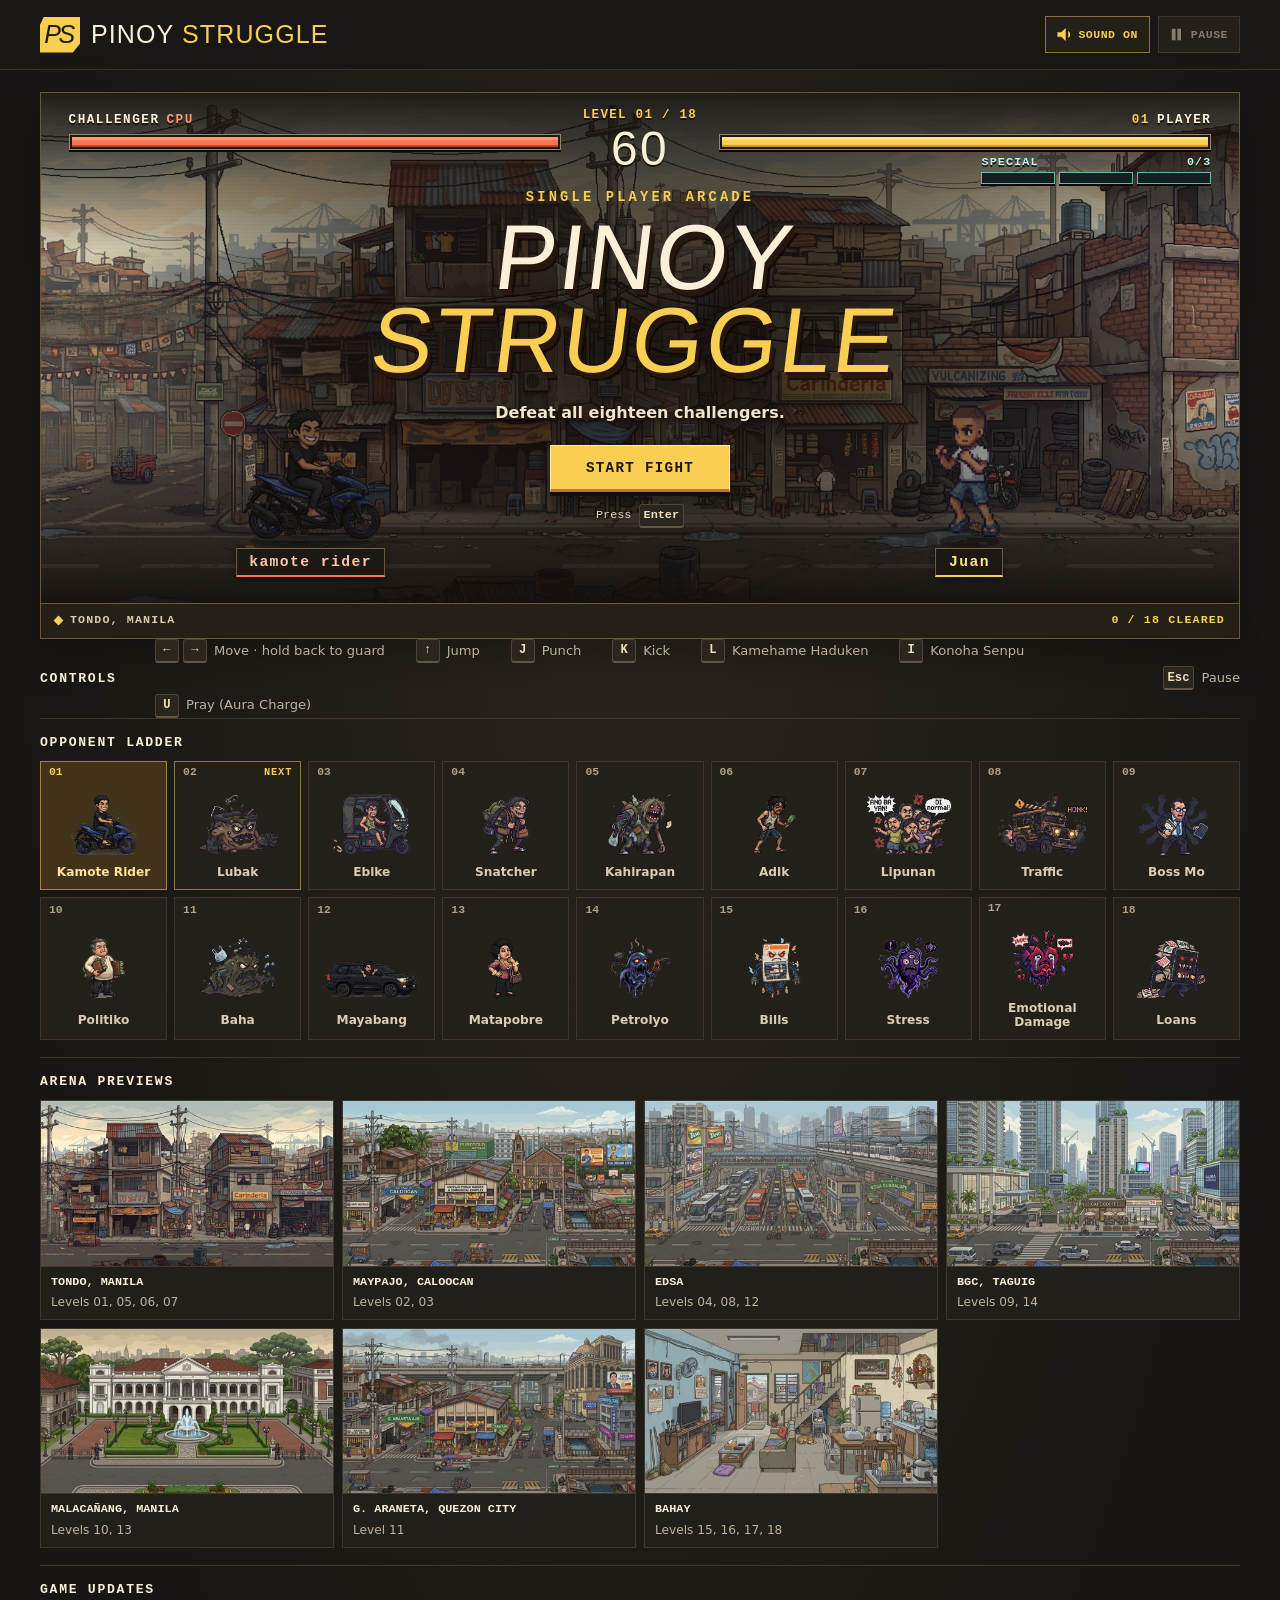
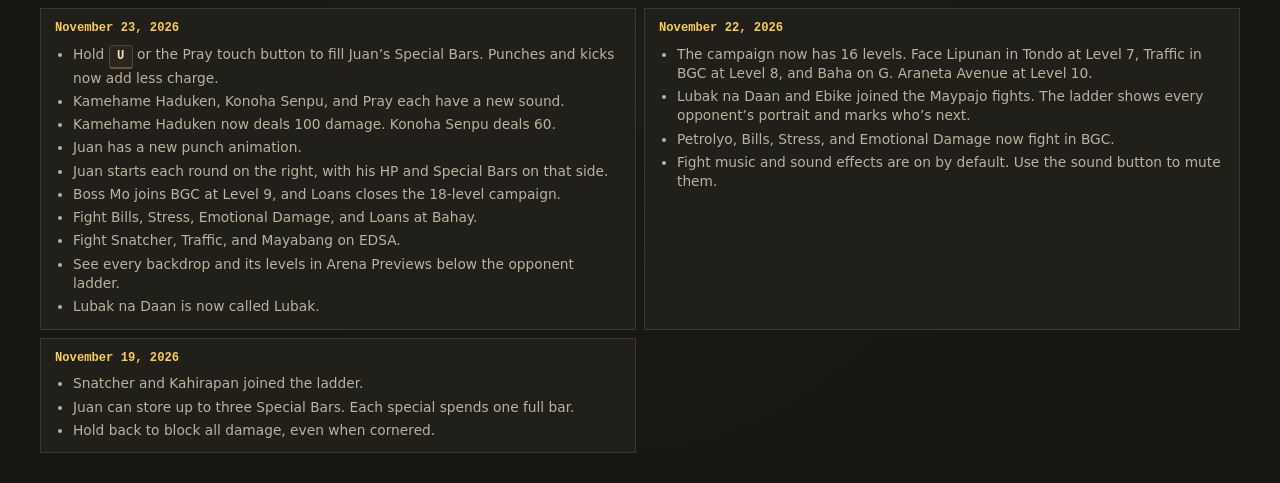
==== index.html @ cbcdb224 "Add Pray, new opponents, and arena previews Expand the campaign to 18 levels, start Juan on the righ" ====
<!doctype html>
<html lang="en">
<head>
  <meta charset="utf-8">
  <meta name="viewport" content="width=device-width, initial-scale=1">
  <meta name="theme-color" content="#171613">
  <!-- <meta name="description" content="A nine-stage arcade fighter set in Tondo, Manila."> -->
  <!-- JT-2026/11/19 - describe the ten stage campaign -->
  <!-- <meta name="description" content="A ten-stage arcade fighter set in Tondo, Manila."> -->
  <!-- JT-2026/11/19 - describe the eleven stage campaign -->
  <!-- <meta name="description" content="An eleven-stage arcade fighter set in Tondo, Manila."> -->
  <!-- JT-2026/11/22 - describe the thirteen stage campaign across metro manila -->
  <!-- <meta name="description" content="A thirteen-stage arcade fighter set in Metro Manila."> -->
  <!-- JT-2026/11/22 - describe the sixteen stage campaign -->
  <!-- <meta name="description" content="A sixteen-stage arcade fighter set in Metro Manila."> -->
  <!-- JT-2026/11/23 - describe the eighteen stage campaign -->
  <meta name="description" content="An eighteen-stage arcade fighter set in Metro Manila.">
  <!-- JT-2026/11/19 - show the new game name in the browser tab -->
  <title>Pinoy Struggle</title>
  <link rel="stylesheet" href="styles.css">
  <link rel="preload" as="image" href="assets/arcade/tondo_0.jpg">
  <script src="game.js" defer></script>
</head>
<body>
  <!-- JT-2026/11/19 - lay out the arcade arena, controls, and opponent ladder -->
  <header class="topbar">
    <div class="topbar-inner">
      <div class="brand">
        <!-- JT-2026/11/19 - update the header name and initials -->
        <span class="brand-mark" aria-hidden="true">PS</span>
        <span>PINOY <strong>STRUGGLE</strong></span>
      </div>
      <div class="utilities">
        <!--
        <button class="utility" id="sound" type="button" aria-pressed="false">
          <span class="icon icon-sound" aria-hidden="true"></span>
          <span id="sound-label">Sound off</span>
        </button>
        -->
        <!-- JT-2026/11/22 - show sound as enabled when the game opens -->
        <button class="utility" id="sound" type="button" aria-pressed="true">
          <span class="icon icon-sound" aria-hidden="true"></span>
          <span id="sound-label">Sound on</span>
        </button>
        <button class="utility" id="pause" type="button" disabled>
          <span class="icon icon-pause" aria-hidden="true"></span>
          <span id="pause-label">Pause</span>
        </button>
      </div>
    </div>
  </header>

  <main class="arcade">
    <section class="cabinet" aria-label="Fight arena">
      <div class="arena" id="arena" data-mode="menu">
        <canvas id="fight" aria-hidden="true"></canvas>
        <div class="arena-shade" aria-hidden="true"></div>

        <div class="hud">
          <!-- <div class="fighter-hud"> -->
          <!-- JT-2026/11/23 - anchor juan's hud to his starting side -->
          <div class="fighter-hud player-hud">
            <div class="hud-heading"><span>01</span> PLAYER</div>
            <div class="health" id="player-health" role="meter" aria-label="Player health"
              aria-valuemin="0" aria-valuemax="100" aria-valuenow="100"><span></span></div>
            <!-- JT-2026/11/19 - show juan's super charge separately from his health -->
            <div class="super-hud">
              <!--
              <div class="super-label" aria-hidden="true"><span>SUPER</span><span id="super-readout">0%</span></div>
              <div class="super-meter" id="player-super" role="meter" aria-label="Juan's super charge"
                aria-valuemin="0" aria-valuemax="100" aria-valuenow="0"><span></span></div>
              -->
              <!-- JT-2026/11/19 - show three super segments and the number of casts ready -->
              <!--
              <div class="super-label" aria-hidden="true"><span>SUPER</span><span id="super-readout">0/3</span></div>
              <div class="super-meter" id="player-super" role="meter" aria-label="Juan's super charge"
              -->
              <!-- JT-2026/11/23 - rename the charge meter to special -->
              <div class="super-label" aria-hidden="true"><span>SPECIAL</span><span id="super-readout">0/3</span></div>
              <div class="super-meter" id="player-super" role="meter" aria-label="Juan's special charge"
                aria-valuemin="0" aria-valuemax="300" aria-valuenow="0">
                <span><span></span></span>
                <span><span></span></span>
                <span><span></span></span>
              </div>
            </div>
          </div>
          <div class="timer">
            <!-- <span class="stage-counter" id="stage-counter">LEVEL 01 / 09</span> -->
            <!-- JT-2026/11/19 - show the new level count in the initial hud -->
            <!-- <span class="stage-counter" id="stage-counter">LEVEL 01 / 10</span> -->
            <!-- JT-2026/11/19 - update the initial hud to eleven levels -->
            <!-- <span class="stage-counter" id="stage-counter">LEVEL 01 / 11</span> -->
            <!-- JT-2026/11/22 - start the hud at level one of thirteen -->
            <!-- <span class="stage-counter" id="stage-counter">LEVEL 01 / 13</span> -->
            <!-- JT-2026/11/22 - start the hud at level one of sixteen -->
            <!-- <span class="stage-counter" id="stage-counter">LEVEL 01 / 16</span> -->
            <!-- JT-2026/11/23 - start the hud at level one of eighteen -->
            <span class="stage-counter" id="stage-counter">LEVEL 01 / 18</span>
            <span class="seconds" id="seconds" aria-label="Seconds left">60</span>
          </div>
          <div class="fighter-hud enemy-hud">
            <div class="hud-heading">CHALLENGER <span>CPU</span></div>
            <div class="health" id="enemy-health" role="meter" aria-label="Opponent health"
              aria-valuemin="0" aria-valuemax="100" aria-valuenow="100"><span></span></div>
          </div>
        </div>

        <!-- JT-2026/11/19 - name the playable fighter juan -->
        <div class="nameplate" id="player-plate">Juan</div>
        <!-- <div class="nameplate enemy-plate" id="enemy-plate">kamote_rider</div> -->
        <!-- JT-2026/11/23 - show the readable kamote rider name before the game loads -->
        <div class="nameplate enemy-plate" id="enemy-plate">kamote rider</div>
        <div class="announcement" id="announcement" aria-hidden="true"></div>

        <div class="panel-wrap" id="panel-wrap">
          <div class="panel">
            <p class="eyebrow" id="panel-kicker">SINGLE PLAYER ARCADE</p>
            <!-- JT-2026/11/19 - show the new game name on the start screen -->
            <h1 class="panel-title" id="panel-title"><span>Pinoy</span> <strong>Struggle</strong></h1>
            <!-- <p class="panel-copy" id="panel-copy">Defeat all nine challengers.</p> -->
            <!-- JT-2026/11/19 - update the start screen objective -->
            <!-- <p class="panel-copy" id="panel-copy">Defeat all ten challengers.</p> -->
            <!-- JT-2026/11/19 - show the eleven challenger objective -->
            <!-- <p class="panel-copy" id="panel-copy">Defeat all eleven challengers.</p> -->
            <!-- JT-2026/11/22 - show the new number of challengers -->
            <!-- <p class="panel-copy" id="panel-copy">Defeat all thirteen challengers.</p> -->
            <!-- JT-2026/11/22 - show the sixteen challenger objective -->
            <!-- <p class="panel-copy" id="panel-copy">Defeat all sixteen challengers.</p> -->
            <!-- JT-2026/11/23 - show the eighteen challenger objective -->
            <p class="panel-copy" id="panel-copy">Defeat all eighteen challengers.</p>
            <button class="action-button" id="primary-action" type="button" disabled>Start fight</button>
            <p class="panel-hint" id="panel-hint">Press <kbd>Enter</kbd></p>
          </div>
        </div>
        <p class="sr-only" id="status" role="status" aria-live="polite"></p>
      </div>
      <div class="arena-strip">
        <!-- <span><i aria-hidden="true"></i> TONDO, MANILA</span> -->
        <!-- JT-2026/11/21 - show the location of the current backdrop -->
        <span><i aria-hidden="true"></i><span id="arena-location">TONDO, MANILA</span></span>
        <!-- <span id="cleared">0 / 9 CLEARED</span> -->
        <!-- JT-2026/11/19 - start progress at zero of ten cleared -->
        <!-- <span id="cleared">0 / 10 CLEARED</span> -->
        <!-- JT-2026/11/19 - initialize campaign progress for eleven opponents -->
        <!-- <span id="cleared">0 / 11 CLEARED</span> -->
        <!-- JT-2026/11/22 - initialize progress for thirteen opponents -->
        <!-- <span id="cleared">0 / 13 CLEARED</span> -->
        <!-- JT-2026/11/22 - initialize progress for sixteen opponents -->
        <!-- <span id="cleared">0 / 16 CLEARED</span> -->
        <!-- JT-2026/11/23 - initialize progress for eighteen opponents -->
        <span id="cleared">0 / 18 CLEARED</span>
      </div>
    </section>

    <section class="control-deck" aria-label="Game controls">
      <h2>Controls</h2>
      <ul class="key-guide">
        <!-- <li><kbd>←</kbd><kbd>→</kbd><span>Move</span></li> -->
        <!-- <li><kbd>↓</kbd><span>Guard</span></li> -->
        <!-- JT-2026/11/19 - show how movement activates guard -->
        <!-- <li><kbd>←</kbd><kbd>→</kbd><span>Move · back to guard</span></li> -->
        <!-- JT-2026/11/19 - tell keyboard players to hold back for guard -->
        <li><kbd>←</kbd><kbd>→</kbd><span>Move · hold back to guard</span></li>
        <li><kbd>↑</kbd><span>Jump</span></li>
        <li><kbd>J</kbd><span>Punch</span></li>
        <li><kbd>K</kbd><span>Kick</span></li>
        <!-- JT-2026/11/19 - list the special attack keys -->
        <!-- <li><kbd>L</kbd><span>Hadouken</span></li> -->
        <!-- <li><kbd>I</kbd><span>Shoryuken</span></li> -->
        <!-- JT-2026/11/19 - use the new special names in the keyboard controls -->
        <!-- <li><kbd>L</kbd><span>Energy Wave</span></li> -->
        <!-- <li><kbd>I</kbd><span>Super Upper Cut</span></li> -->
        <!-- JT-2026/11/23 - name the specials kamehame haduken and konoha senpu -->
        <li><kbd>L</kbd><span>Kamehame Haduken</span></li>
        <li><kbd>I</kbd><span>Konoha Senpu</span></li>
        <!-- JT-2026/11/23 - label the keyboard charge action as pray -->
        <li><kbd>U</kbd><span>Pray (Aura Charge)</span></li>
      </ul>
      <span class="pause-guide"><kbd>Esc</kbd> Pause</span>
      <div class="touch-controls" id="touch-controls" aria-label="Touch controls">
        <div class="touch-group">
          <button type="button" data-input="left" aria-label="Move left">←</button>
          <button type="button" data-input="right" aria-label="Move right">→</button>
          <button type="button" data-input="jump" aria-label="Jump">↑</button>
          <!-- JT-2026/11/23 - show pray with its aura charge description on touch screens -->
          <button type="button" data-input="auraCharge">Pray<br><small>(Aura Charge)</small></button>
        </div>
        <div class="touch-group">
          <!-- <button type="button" data-input="guard">Guard</button> -->
          <!-- JT-2026/11/19 - put both specials on the touch attack pad -->
          <button type="button" data-input="light">Punch</button>
          <button type="button" data-input="heavy">Kick</button>
          <!-- <button type="button" data-input="hadouken">Hadouken</button> -->
          <!-- <button type="button" data-input="shoryuken">Shoryuken</button> -->
          <!-- JT-2026/11/19 - use the new special names on the touch attack pad -->
          <!-- <button type="button" data-input="energyWave">Energy Wave</button> -->
          <!-- <button type="button" data-input="superUpperCut">Super Upper Cut</button> -->
          <!-- JT-2026/11/23 - fit the renamed specials on the touch buttons -->
          <button type="button" data-input="energyWave">Kamehame<br>Haduken</button>
          <button type="button" data-input="superUpperCut">Konoha<br>Senpu</button>
        </div>
        <!-- JT-2026/11/19 - explain guard on touch screens -->
        <!-- <p class="touch-hint">Move away from your opponent to guard.</p> -->
        <!-- JT-2026/11/19 - explain how to charge super on touch screens -->
        <!-- <p class="touch-hint">Move away to guard. Land punches and kicks to charge Super.</p> -->
        <!-- JT-2026/11/19 - explain hold back guard and super charge to touch players -->
        <!-- <p class="touch-hint">Hold back to guard, even at the wall. Land punches and kicks to charge Super.</p> -->
        <!-- JT-2026/11/23 - explain both ways to charge super on touch screens -->
        <p class="touch-hint">Hold back to guard, even at the wall. Hold Pray to fill the Special meter. Punches and kicks add a small amount.</p>
      </div>
    </section>

    <section class="ladder" aria-labelledby="ladder-title">
      <h2 id="ladder-title">Opponent ladder</h2>
      <ol id="roster" class="roster"></ol>
    </section>

    <!-- JT-2026/11/23 - place the arena previews between the ladder and game updates -->
    <section class="arena-previews" aria-labelledby="arena-previews-title">
      <h2 id="arena-previews-title">Arena Previews</h2>
      <ul id="arena-gallery" class="arena-gallery"></ul>
    </section>

    <!-- JT-2026/11/22 - show players the latest game changes below the ladder -->
    <section class="game-updates" aria-labelledby="updates-title">
      <h2 id="updates-title">Game Updates</h2>
      <div class="update-entries">
        <!-- JT-2026/11/23 - announce the hero and opponent updates -->
        <article class="update-entry">
          <h3><time datetime="2026-11-23">November 23, 2026</time></h3>
          <ul>
            <li>Hold <kbd>U</kbd> or the Pray touch button to fill Juan’s Special Bars. Punches and kicks now add less charge.</li>
            <li>Kamehame Haduken, Konoha Senpu, and Pray each have a new sound.</li>
            <li>Kamehame Haduken now deals 100 damage. Konoha Senpu deals 60.</li>
            <li>Juan has a new punch animation.</li>
            <li>Juan starts each round on the right, with his HP and Special Bars on that side.</li>
            <li>Boss Mo joins BGC at Level 9, and Loans closes the 18-level campaign.</li>
            <li>Fight Bills, Stress, Emotional Damage, and Loans at Bahay.</li>
            <li>Fight Snatcher, Traffic, and Mayabang on EDSA.</li>
            <li>See every backdrop and its levels in Arena Previews below the opponent ladder.</li>
            <li>Lubak na Daan is now called Lubak.</li>
          </ul>
        </article>
        <article class="update-entry">
          <h3><time datetime="2026-11-22">November 22, 2026</time></h3>
          <ul>
            <li>The campaign now has 16 levels. Face Lipunan in Tondo at Level 7, Traffic in BGC at Level 8, and Baha on G. Araneta Avenue at Level 10.</li>
            <li>Lubak na Daan and Ebike joined the Maypajo fights. The ladder shows every opponent’s portrait and marks who’s next.</li>
            <li>Petrolyo, Bills, Stress, and Emotional Damage now fight in BGC.</li>
            <li>Fight music and sound effects are on by default. Use the sound button to mute them.</li>
          </ul>
        </article>
        <article class="update-entry">
          <h3><time datetime="2026-11-19">November 19, 2026</time></h3>
          <ul>
            <li>Snatcher and Kahirapan joined the ladder.</li>
            <!-- <li>Land punches and kicks to fill up to three Super Bars. Energy Wave and Super Upper Cut each spend one full bar.</li> -->
            <!-- JT-2026/11/23 - describe the three bar update with the current controls -->
            <li>Juan can store up to three Special Bars. Each special spends one full bar.</li>
            <li>Hold back to block all damage, even when cornered.</li>
          </ul>
        </article>
      </div>
    </section>
  </main>
</body>
</html>
---- styles.css ----
/* JT-2026/11/19 - style the arcade cabinet, match hud, and responsive controls */
:root {
  color-scheme: dark;
  --page: #171613;
  --surface: #211f1a;
  --line: #3d372c;
  --yellow: #f8ce53;
  --paper: #faf0d8;
  --muted: #bcb29d;
  --red: #fa7656;
  --display: Impact, "Arial Narrow", "Franklin Gothic Demi Cond", sans-serif;
  --mono: "Cascadia Mono", "SFMono-Regular", Consolas, monospace;
}

*, *::before, *::after { box-sizing: border-box; }
[hidden] { display: none !important; }

body {
  min-width: 300px;
  margin: 0;
  background: radial-gradient(ellipse at 50% 25%, #29241b, transparent 72%), var(--page);
  color: var(--paper);
  font: 400 16px/1.4 "Segoe UI", system-ui, sans-serif;
}

button { color: inherit; font: inherit; cursor: pointer; }
button:disabled { cursor: default; }
button:focus-visible { outline: 2px solid var(--paper); outline-offset: 4px; }

.sr-only {
  position: absolute;
  width: 1px;
  height: 1px;
  overflow: hidden;
  clip-path: inset(50%);
  white-space: nowrap;
}

.topbar { border-bottom: 1px solid #3a3327; background: #191713; }
.topbar-inner, .arcade { width: min(100% - 80px, 1320px); margin-inline: auto; }
.topbar-inner {
  min-height: 69px;
  display: flex;
  align-items: center;
  justify-content: space-between;
  gap: 12px;
}

.brand {
  display: flex;
  align-items: center;
  gap: 11px;
  font: 400 25px/1 var(--display);
  letter-spacing: .045em;
}

.brand strong { color: var(--yellow); font-weight: inherit; }
.brand-mark {
  display: grid;
  place-items: center;
  width: 40px;
  height: 36px;
  padding-right: 3px;
  background: var(--yellow);
  color: #211a0e;
  clip-path: polygon(10% 0, 100% 0, 100% 76%, 82% 100%, 0 100%, 0 23%);
  font-style: italic;
  letter-spacing: -.1em;
}

.utilities { display: flex; gap: 8px; }
.utility {
  min-height: 37px;
  display: flex;
  align-items: center;
  gap: 8px;
  padding: 0 11px;
  border: 1px solid var(--line);
  background: #222019;
  color: var(--paper);
  font: 700 .72rem/1 var(--mono);
  letter-spacing: .045em;
  text-transform: uppercase;
}

.utility:hover:not(:disabled), .utility[aria-pressed="true"] { border-color: #8b713e; color: var(--yellow); }
.utility:disabled { color: #867d6c; }
.icon { display: inline-block; width: 13px; height: 13px; flex: none; background: currentColor; }
.icon-pause { clip-path: polygon(15% 5%, 44% 5%, 44% 95%, 15% 95%, 15% 5%, 58% 5%, 86% 5%, 86% 95%, 58% 95%, 58% 5%); }
.icon-sound { clip-path: polygon(0 32%, 29% 32%, 70% 0, 70% 100%, 29% 68%, 0 68%); }
#sound[aria-pressed="true"] .icon-sound {
  clip-path: polygon(0 32%, 29% 32%, 64% 0, 64% 100%, 29% 68%, 0 68%, 0 32%, 83% 21%, 100% 40%, 100% 60%, 83% 79%, 83% 21%);
}

.arcade { padding-block: 22px 30px; }
.cabinet { border: 1px solid #6a5735; box-shadow: 0 14px 42px #0005; }
.arena {
  position: relative;
  isolation: isolate;
  overflow: hidden;
  aspect-ratio: 2.35;
  background: #29251d url("assets/arcade/tondo_0.jpg") center center / cover no-repeat;
  container-type: inline-size;
}

/* JT-2026/11/21 - show the malacaniang image for its assigned opponents */
.arena[data-backdrop="malacaniang"] {
  background-image: url("assets/arcade/malacaniang_0.jpg"), url("assets/arcade/tondo_0.jpg");
}

/* JT-2026/11/22 - keep the maypajo road visible at the fighters' feet */
.arena[data-backdrop="maypajo"] {
  background-image: url("assets/arcade/maypajo_0.jpg"), url("assets/arcade/tondo_0.jpg");
  background-position: center bottom, center center;
}

/* JT-2026/11/22 - align the bgc street beneath the fighters */
.arena[data-backdrop="bgc"] {
  background-image: url("assets/arcade/bgc_0.jpg"), url("assets/arcade/tondo_0.jpg");
  background-position: center bottom, center center;
}

/* JT-2026/11/22 - position the g araneta road under the fighters */
.arena[data-backdrop="g_araneta"] {
  background-image: url("assets/arcade/g_araneta_0.jpg"), url("assets/arcade/tondo_0.jpg");
  background-position: center bottom, center center;
}

/* JT-2026/11/23 - keep the floor visible for fights at bahay */
.arena[data-backdrop="bahay"] {
  background-image: url("assets/arcade/bahay_0.jpg"), url("assets/arcade/tondo_0.jpg");
  background-position: center bottom, center center;
}

/* JT-2026/11/23 - anchor the edsa roadway beneath the fighters */
.arena[data-backdrop="edsa"] {
  background-image: url("assets/arcade/edsa_0.jpg"), url("assets/arcade/tondo_0.jpg");
  background-position: center bottom, center center;
}

#fight, .arena-shade, .panel-wrap { position: absolute; inset: 0; width: 100%; height: 100%; }
#fight { display: block; }
.arena-shade {
  pointer-events: none;
  background: linear-gradient(#120e09e8 0%, #120e09ad 9%, transparent 31%, transparent 70%, #100d0adf 100%);
}

.arena-shade::after {
  content: "";
  position: absolute;
  inset: 0;
  background: repeating-linear-gradient(transparent 0 3px, #1210091a 4px);
  opacity: .42;
}

.hud {
  position: absolute;
  z-index: 2;
  inset: 16px clamp(13px, 2.3cqw, 32px) auto;
  display: grid;
  grid-template-columns: minmax(0, 1fr) auto minmax(0, 1fr);
  gap: clamp(8px, 1.8cqw, 25px);
  align-items: start;
  pointer-events: none;
}

.fighter-hud { padding-top: 5px; }
/* JT-2026/11/23 - align the hud with the fighters' starting sides */
.hud > .enemy-hud { order: -1; }
.hud > .player-hud { order: 1; }
.hud-heading {
  display: flex;
  align-items: center;
  gap: 7px;
  margin-bottom: 7px;
  color: #fff4db;
  font: 800 .79rem/1 var(--mono);
  letter-spacing: .12em;
  text-shadow: 0 2px #17110b;
}

.hud-heading span { color: var(--yellow); }
/* .enemy-hud .hud-heading { justify-content: flex-end; } */
/* JT-2026/11/23 - align the player label with the right edge */
.player-hud .hud-heading { justify-content: flex-end; }
.enemy-hud .hud-heading span { color: #ff9a77; }

.health {
  height: clamp(12px, 1.38cqw, 19px);
  padding: 2px;
  border: 1px solid #d9c292a6;
  background: #201612;
  box-shadow: 0 2px 0 #0c0908;
}

.health > span {
  display: block;
  width: 100%;
  height: 100%;
  background: linear-gradient(#ffe285 0 27%, #f8ce53 27% 80%, #cf9330 80% 100%);
  transform: scaleX(var(--hp, 1));
  /* transform-origin: left center; */
  /* JT-2026/11/23 - anchor juan's health fill to the right edge */
  transform-origin: right center;
  transition: transform .15s linear;
}

.enemy-hud .health > span {
  background: linear-gradient(#ff9a77 0 27%, #fa7656 27% 80%, #ba452e 80% 100%);
  /* transform-origin: right center; */
  /* JT-2026/11/23 - anchor the opponent's health fill to the left edge */
  transform-origin: left center;
}

/* JT-2026/11/19 - distinguish super charge from health and highlight a full bar */
/* .super-hud { width: min(100%, 230px); margin-top: 7px; } */
/* JT-2026/11/23 - line up juan's super meter with his health bar */
.super-hud { width: min(100%, 230px); margin-top: 7px; margin-inline-start: auto; }
.super-label {
  display: flex;
  justify-content: space-between;
  gap: 5px;
  margin-bottom: 3px;
  color: #bbf7eb;
  font: 800 clamp(.56rem, 1cqw, .73rem)/1 var(--mono);
  letter-spacing: .1em;
  text-shadow: 0 2px #091514;
}

/*
.super-meter {
  height: clamp(8px, 1cqw, 13px);
  padding: 1px;
  border: 1px solid #73b4a8;
  background: #12201f;
  box-shadow: 0 2px 0 #0c0908;
}

.super-meter > span {
  display: block;
  height: 100%;
  background: linear-gradient(#c9fff0 0 32%, #4cddcb 32% 82%, #188f88 82% 100%);
  transform: scaleX(var(--super, 0));
  transform-origin: left center;
  transition: transform .15s linear;
}

.super-meter[aria-valuenow="100"] { border-color: #c9fff0; box-shadow: 0 0 9px #4cddcb99; }
*/
/* JT-2026/11/19 - show three independently filled segments in juan's super meter */
.super-meter {
  display: grid;
  grid-template-columns: repeat(3, minmax(0, 1fr));
  gap: 4px;
  height: clamp(8px, 1cqw, 13px);
}

.super-meter > span {
  --segment-offset: 0;
  padding: 1px;
  border: 1px solid #73b4a8;
  background: #12201f;
  box-shadow: 0 2px 0 #0c0908;
}

.super-meter > span:nth-child(2) { --segment-offset: 1; }
.super-meter > span:nth-child(3) { --segment-offset: 2; }

.super-meter > span > span {
  display: block;
  height: 100%;
  background: linear-gradient(#c9fff0 0 32%, #4cddcb 32% 82%, #188f88 82% 100%);
  transform: scaleX(clamp(0, calc(var(--super, 0) - var(--segment-offset)), 1));
  transform-origin: left center;
  transition: transform .15s linear;
}

.super-meter[aria-valuenow="300"] > span { border-color: #c9fff0; box-shadow: 0 0 9px #4cddcb99; }

.timer {
  min-width: clamp(69px, 8cqw, 108px);
  text-align: center;
  font-variant-numeric: tabular-nums;
  text-shadow: 0 2px #18100c;
}

.stage-counter {
  display: block;
  color: var(--yellow);
  font: 700 clamp(.57rem, 1.05cqw, .82rem)/1.1 var(--mono);
  letter-spacing: .1em;
  white-space: nowrap;
}

.seconds {
  display: block;
  margin-top: 2px;
  color: var(--paper);
  font: 400 clamp(27px, 4cqw, 52px)/1 var(--display);
  letter-spacing: .05em;
}

.seconds.urgent { color: #ff9473; }
.nameplate {
  position: absolute;
  z-index: 2;
  bottom: 5%;
  left: var(--position);
  transform: translateX(-50%);
  width: max-content;
  max-width: 45%;
  /* --position: 23%; */
  /* JT-2026/11/23 - show juan's nameplate on the right before gameplay starts */
  --position: 77%;
  border: 1px solid #71613e;
  border-bottom: 2px solid var(--yellow);
  padding: .33em .85em;
  background: #1c1813ec;
  box-shadow: 0 2px 7px #0007;
  color: #ffe28b;
  font: 700 clamp(.65rem, 1.26cqw, .92rem)/1.15 var(--mono);
  letter-spacing: .095em;
  text-align: center;
  pointer-events: none;
}

/* .enemy-plate { --position: 77%; border-bottom-color: var(--red); color: #ffc2ab; } */
/* JT-2026/11/23 - show the opponent's nameplate on the left before gameplay starts */
.enemy-plate { --position: 23%; border-bottom-color: var(--red); color: #ffc2ab; }
.panel-wrap {
  z-index: 1;
  display: grid;
  place-items: center;
  padding: 56px 8px 32px;
  background: radial-gradient(ellipse at 50% 50%, #100a05e0 3%, #120e089c 38%, #120e0830 68%, #120e0814);
}

.panel { text-align: center; }
.eyebrow {
  margin: 0 0 11px;
  color: var(--yellow);
  font: 700 clamp(.6rem, 1.2cqw, .86rem)/1 var(--mono);
  letter-spacing: .23em;
}

.panel-title {
  margin: 0;
  color: var(--paper);
  font: 400 clamp(35px, 7.7cqw, 103px)/.9 var(--display);
  letter-spacing: .025em;
  text-transform: uppercase;
  transform: skewX(-7deg);
  text-shadow: 2px 3px #27170f, 4px 6px #27170f, 6px 8px #080603b5;
}

.panel-title span, .panel-title strong { display: block; }
.panel-title strong { color: var(--yellow); font-weight: inherit; }
.panel-copy { margin: 20px 0 21px; color: #f1e4ca; font-weight: 600; text-shadow: 0 2px 4px #090602; }
.action-button {
  min-width: 180px;
  min-height: 47px;
  border: 1px solid #ffed9e;
  border-bottom: 3px solid #b87c24;
  padding: 0 24px;
  background: var(--yellow);
  color: #20170b;
  box-shadow: 0 4px 0 #120d08, 0 8px 24px #0006;
  font: 900 .89rem/1 var(--mono);
  letter-spacing: .09em;
  text-transform: uppercase;
}

.action-button:hover:not(:disabled) { background: #ffe186; }
.action-button:active:not(:disabled) { transform: translateY(2px); box-shadow: 0 2px 0 #120d08; }
.action-button:disabled { filter: saturate(.2); }
.panel-hint { margin: 12px 0 0; color: #e6d8bb; font: .74rem/1 var(--mono); }
.panel-hint kbd { font-size: inherit; }
.arena:not([data-mode="menu"]) .panel-title { font-size: clamp(29px, 6.1cqw, 80px); }

.announcement {
  position: absolute;
  z-index: 3;
  top: 44%;
  left: 50%;
  color: var(--yellow);
  font: 400 clamp(37px, 7.2cqw, 101px)/1 var(--display);
  text-shadow: 3px 4px #321b0c, 6px 7px #0d0a08;
  transform: translate(-50%, -50%) skewX(-8deg);
  white-space: nowrap;
  pointer-events: none;
}

.arena-strip {
  position: relative;
  display: flex;
  justify-content: space-between;
  align-items: center;
  gap: 12px;
  min-height: 35px;
  padding: 0 14px;
  border-top: 1px solid #6a5735;
  background: #242017;
  color: #dcccac;
  font: 700 .73rem/1 var(--mono);
  letter-spacing: .095em;
}

.arena-strip > span:first-child { display: flex; align-items: center; gap: 8px; }
.arena-strip i { width: 7px; height: 7px; transform: rotate(45deg); background: var(--yellow); }
.arena-strip > span:last-child { color: var(--yellow); }
.control-deck {
  display: flex;
  align-items: center;
  gap: clamp(18px, 3vw, 48px);
  min-height: 63px;
  border-bottom: 1px solid var(--line);
}

/*
.control-deck h2, .ladder h2 {
  margin: 0;
  font: 800 .82rem/1 var(--mono);
  letter-spacing: .13em;
  text-transform: uppercase;
}
*/
/* JT-2026/11/22 - match the game updates heading to the existing section labels */
/*
.control-deck h2, .ladder h2, .game-updates h2 {
  margin: 0;
  font: 800 .82rem/1 var(--mono);
  letter-spacing: .13em;
  text-transform: uppercase;
}
*/
/* JT-2026/11/23 - match the arena previews heading to the existing sections */
.control-deck h2, .ladder h2, .arena-previews h2, .game-updates h2 {
  margin: 0;
  font: 800 .82rem/1 var(--mono);
  letter-spacing: .13em;
  text-transform: uppercase;
}

.key-guide, .roster { list-style: none; margin: 0; padding: 0; }
.key-guide { display: flex; flex-wrap: wrap; gap: clamp(14px, 2.4vw, 31px); }
.key-guide li, .pause-guide {
  display: flex;
  align-items: center;
  gap: 4px;
  color: var(--muted);
  font-size: .82rem;
}

.key-guide li span, .pause-guide { gap: 7px; }
.key-guide li span { margin-left: 3px; }
.pause-guide { margin-left: auto; }
kbd {
  display: inline-grid;
  min-width: 24px;
  min-height: 24px;
  place-items: center;
  padding: 2px 4px;
  border: 1px solid #4c4435;
  border-bottom: 2px solid #645641;
  border-radius: 3px;
  background: #2b261d;
  color: #f2e1bc;
  font: 700 .76rem/1 var(--mono);
}

.touch-controls { display: none; }

/* JT-2026/11/22 - keep dated update entries readable across screen sizes */
/* .game-updates { margin-top: 17px; padding-top: 17px; border-top: 1px solid var(--line); } */
/* .game-updates h2 { margin-bottom: 12px; } */
/* JT-2026/11/23 - separate the preview gallery and updates with matching spacing */
.arena-previews, .game-updates { margin-top: 17px; padding-top: 17px; border-top: 1px solid var(--line); }
.arena-previews h2, .game-updates h2 { margin-bottom: 12px; }
.update-entries {
  display: grid;
  grid-template-columns: repeat(auto-fit, minmax(min(100%, 25rem), 1fr));
  gap: 8px;
}
.update-entry {
  border: 1px solid var(--line);
  padding: 12px 14px;
  background: var(--surface);
}
.update-entry h3 { margin: 0; color: var(--yellow); font: 700 .76rem/1.3 var(--mono); }
.update-entry ul { margin: 8px 0 0; padding-inline-start: 18px; color: var(--muted); font-size: .86rem; }
.update-entry li + li { margin-top: 4px; }

/* JT-2026/11/23 - keep arena thumbnails and level captions readable on phones and desktops */
.arena-gallery {
  display: grid;
  grid-template-columns: repeat(auto-fill, minmax(min(42%, 15rem), 1fr));
  gap: 8px;
  margin: 0;
  padding: 0;
  list-style: none;
}
.arena-gallery li { border: 1px solid var(--line); background: var(--surface); }
.arena-gallery img { display: block; width: 100%; height: auto; aspect-ratio: 16 / 9; }
.arena-caption { padding: 8px 10px; border-top: 1px solid var(--line); }
.arena-caption h3 { margin: 0; color: var(--paper); font: 700 .74rem/1.3 var(--mono); }
.arena-caption p { margin: 4px 0 0; color: var(--muted); font-size: .76rem; }

.ladder { padding-top: 17px; }
.ladder h2 { margin-bottom: 12px; }
/* .roster { display: grid; grid-template-columns: repeat(9, minmax(0, 1fr)); gap: 5px; } */
/* JT-2026/11/19 - fit all ten levels in the desktop ladder */
/* .roster { display: grid; grid-template-columns: repeat(10, minmax(0, 1fr)); gap: 5px; } */
/* JT-2026/11/19 - fit eleven levels in the desktop ladder */
/*
.roster { display: grid; grid-template-columns: repeat(11, minmax(0, 1fr)); gap: 5px; }
.roster li {
  display: grid;
  grid-template-columns: auto 1fr;
  align-items: center;
  gap: 6px;
  min-height: 43px;
  border: 1px solid #3e3629;
  padding: 6px 8px;
  background: #222018;
  color: #d9cdb4;
  font-size: .76rem;
  font-weight: 700;
  line-height: 1.1;
}

.roster .level-number { color: #b1a084; font: 700 .71rem/1 var(--mono); }
.roster-name { text-transform: capitalize; }
*/
/* JT-2026/11/22 - give each opponent a readable portrait card */
/* .roster { display: grid; grid-template-columns: repeat(7, minmax(0, 1fr)); gap: 7px; } */
/* JT-2026/11/22 - fit sixteen portraits in two desktop rows */
/* .roster { display: grid; grid-template-columns: repeat(8, minmax(0, 1fr)); gap: 7px; } */
/* JT-2026/11/23 - fit eighteen opponents in two desktop rows */
.roster { display: grid; grid-template-columns: repeat(9, minmax(0, 1fr)); gap: 7px; }
.roster li {
  display: grid;
  align-items: center;
  gap: 5px;
  border: 1px solid #3e3629;
  padding: 5px 8px 9px;
  background: #222018;
  color: #d9cdb4;
  font: 700 .76rem/1.15 "Segoe UI", system-ui, sans-serif;
  text-align: center;
}

.roster .level-number {
  justify-self: start;
  color: #b1a084;
  font: 700 .71rem/1 var(--mono);
}

.roster-preview {
  display: block;
  width: 100%;
  height: clamp(50px, 7vw, 78px);
  object-fit: contain;
  object-position: center bottom;
}

.roster-name { text-transform: capitalize; }
.roster-next {
  display: none;
  color: var(--yellow);
  font: 700 .65rem/1 var(--mono);
  text-transform: uppercase;
  letter-spacing: .08em;
}

.roster li.is-next { border-color: #8d7544; }
.roster li.is-next .roster-next { display: block; grid-row: 1; grid-column: 1; justify-self: end; }
.roster li .level-number { grid-row: 1; grid-column: 1; }
.roster li[aria-current="step"] { border-color: #aa803a; background: #41331a; color: #ffe49c; }
.roster li[aria-current="step"] .level-number, .roster li.is-cleared .level-number { color: var(--yellow); }
.roster li.is-cleared { border-color: #655334; }

/* JT-2026/11/19 - give opponent names more room on narrower screens */
@media (max-width: 1150px) {
  /* .roster { grid-template-columns: repeat(6, minmax(0, 1fr)); } */
  /* JT-2026/11/22 - keep portrait cards wide enough on smaller displays */
  /* .roster { grid-template-columns: repeat(5, minmax(0, 1fr)); } */
  /* JT-2026/11/22 - fit the expanded ladder in four rows on tablets */
  .roster { grid-template-columns: repeat(4, minmax(0, 1fr)); }
}

@media (max-width: 1050px) {
  .topbar-inner, .arcade { width: calc(100% - 44px); }
  /* JT-2026/11/19 - keep longer enemy names readable in two rows */
  /* .roster { grid-template-columns: repeat(5, minmax(0, 1fr)); } */
  .roster li { padding-inline: 5px; }
}

@media (max-width: 880px) {
  .arena { aspect-ratio: 2.01; }
  /* .roster { grid-template-columns: repeat(5, minmax(0, 1fr)); } */
}

@media (max-width: 680px) {
  .topbar-inner, .arcade { width: calc(100% - 22px); }
  .topbar-inner { min-height: 57px; }
  .brand { gap: 7px; font-size: clamp(16px, 4.2vw, 22px); }
  .brand-mark { width: 30px; height: 28px; }
  .utility { min-height: 34px; gap: 5px; padding-inline: 7px; font-size: .62rem; }
  .utilities { gap: 4px; }
  .icon { width: 11px; height: 11px; }
  .arcade { padding-block: 12px 20px; }
  .arena { aspect-ratio: 1.18; min-height: 279px; }
  .hud { top: 10px; }
  .hud-heading { gap: 4px; margin-bottom: 5px; font-size: .58rem; letter-spacing: .035em; }
  .enemy-plate { letter-spacing: .035em; }
  .panel-wrap { padding-top: 49px; padding-bottom: 24px; }
  .panel-copy { margin: 13px 0 15px; font-size: .86rem; }
  .action-button { min-width: 134px; min-height: 39px; padding-inline: 12px; font-size: .75rem; }
  .panel-hint { margin-top: 8px; }
  .arena-strip { min-height: 30px; padding-inline: 9px; font-size: .64rem; }
  .control-deck { flex-wrap: wrap; gap: 10px; padding-block: 12px; }
  .control-deck h2 { font-size: .74rem; }
  .key-guide { gap: 8px 13px; }
  .key-guide li, .pause-guide { font-size: .73rem; }
  .pause-guide { display: none; }
  .roster { grid-template-columns: repeat(3, minmax(0, 1fr)); }
}

@media (pointer: coarse), (max-width: 680px) {
  /* .touch-controls, .touch-group { display: flex; justify-content: space-between; gap: 5px; } */
  /* .touch-controls { width: 100%; } */
  /* JT-2026/11/19 - fit the direction and four attack buttons on narrow screens */
  .touch-controls {
    display: grid;
    grid-template-columns: auto auto;
    justify-content: space-between;
    gap: 8px;
    width: 100%;
  }
  .touch-group { display: grid; grid-template-columns: repeat(2, minmax(43px, 1fr)); gap: 5px; }
  .touch-group button[data-input="jump"] { grid-area: 1 / 1 / 2 / 3; justify-self: center; }
  .touch-hint { grid-column: 1 / -1; margin: 0; color: var(--muted); font-size: .82rem; }
  .touch-controls button {
    min-width: 43px;
    min-height: 43px;
    border: 1px solid #6c5a36;
    border-bottom: 3px solid #6c5a36;
    border-radius: 3px;
    padding-inline: clamp(5px, 1.4vw, 13px);
    background: #2b251a;
    touch-action: none;
    user-select: none;
    font: 750 .74rem/1 var(--mono);
  }
  /* .touch-controls button[data-input="light"], .touch-controls button[data-input="heavy"] { color: #ffe091; } */
  /* JT-2026/11/19 - color the special buttons like the other attacks */
  /* .touch-controls button:is([data-input="light"], [data-input="heavy"], [data-input="hadouken"], [data-input="shoryuken"]) { */
  /* JT-2026/11/19 - apply attack button styling to the renamed specials */
  .touch-controls button:is([data-input="light"], [data-input="heavy"], [data-input="energyWave"], [data-input="superUpperCut"]) {
    color: #ffe091;
  }
  /* JT-2026/11/23 - give the hold to charge control space beneath movement */
  .touch-group button[data-input="auraCharge"] { grid-column: 1 / -1; }
  .touch-controls button.is-held { background: #f8ce53; color: #20170b; }
}

@media (pointer: coarse) {
  .key-guide, .pause-guide, .panel-hint { display: none; }
  .control-deck { flex-wrap: wrap; padding-block: 12px; gap: 10px; }
}

@media (prefers-reduced-motion: reduce) {
  /* .health > span { transition: none; } */
  /* JT-2026/11/19 - respect reduced motion for both fight meters */
  /* .health > span, .super-meter > span { transition: none; } */
  /* JT-2026/11/19 - respect reduced motion for the segmented fill */
  .health > span, .super-meter > span > span { transition: none; }
}
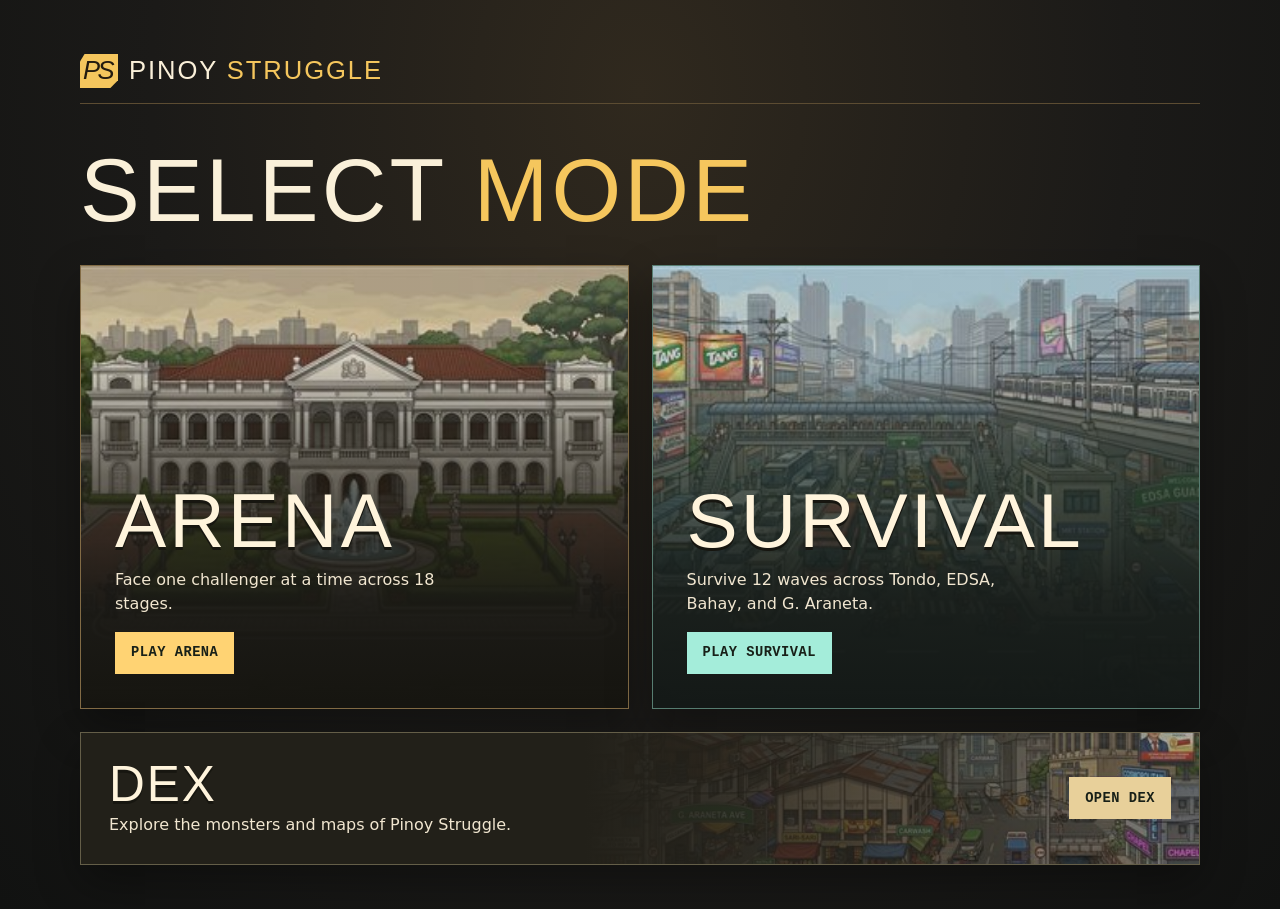
==== commit 5d008f51: "Add Survival mode and Monster and Map Dex" ====
--- a/index.html
+++ b/index.html
@@ -4,265 +4,45 @@
   <meta charset="utf-8">
   <meta name="viewport" content="width=device-width, initial-scale=1">
   <meta name="theme-color" content="#171613">
-  <!-- <meta name="description" content="A nine-stage arcade fighter set in Tondo, Manila."> -->
-  <!-- JT-2026/11/19 - describe the ten stage campaign -->
-  <!-- <meta name="description" content="A ten-stage arcade fighter set in Tondo, Manila."> -->
-  <!-- JT-2026/11/19 - describe the eleven stage campaign -->
-  <!-- <meta name="description" content="An eleven-stage arcade fighter set in Tondo, Manila."> -->
-  <!-- JT-2026/11/22 - describe the thirteen stage campaign across metro manila -->
-  <!-- <meta name="description" content="A thirteen-stage arcade fighter set in Metro Manila."> -->
-  <!-- JT-2026/11/22 - describe the sixteen stage campaign -->
-  <!-- <meta name="description" content="A sixteen-stage arcade fighter set in Metro Manila."> -->
-  <!-- JT-2026/11/23 - describe the eighteen stage campaign -->
-  <meta name="description" content="An eighteen-stage arcade fighter set in Metro Manila.">
-  <!-- JT-2026/11/19 - show the new game name in the browser tab -->
-  <title>Pinoy Struggle</title>
-  <link rel="stylesheet" href="styles.css">
-  <link rel="preload" as="image" href="assets/arcade/tondo_0.jpg">
-  <script src="game.js" defer></script>
+  <meta name="description" content="Play Arena or Survival as Juan, or browse monsters and maps in the Pinoy Struggle Dex.">
+  <title>Pinoy Struggle · Select Mode</title>
+  <link rel="stylesheet" href="mode-select.css">
 </head>
-<body>
-  <!-- JT-2026/11/19 - lay out the arcade arena, controls, and opponent ladder -->
-  <header class="topbar">
-    <div class="topbar-inner">
-      <div class="brand">
-        <!-- JT-2026/11/19 - update the header name and initials -->
-        <span class="brand-mark" aria-hidden="true">PS</span>
-        <span>PINOY <strong>STRUGGLE</strong></span>
-      </div>
-      <div class="utilities">
-        <!--
-        <button class="utility" id="sound" type="button" aria-pressed="false">
-          <span class="icon icon-sound" aria-hidden="true"></span>
-          <span id="sound-label">Sound off</span>
-        </button>
-        -->
-        <!-- JT-2026/11/22 - show sound as enabled when the game opens -->
-        <button class="utility" id="sound" type="button" aria-pressed="true">
-          <span class="icon icon-sound" aria-hidden="true"></span>
-          <span id="sound-label">Sound on</span>
-        </button>
-        <button class="utility" id="pause" type="button" disabled>
-          <span class="icon icon-pause" aria-hidden="true"></span>
-          <span id="pause-label">Pause</span>
-        </button>
-      </div>
+<body class="mode-home">
+  <!-- JT-2026/11/23 - make mode selection the homepage and keep the arcade in arena.html -->
+  <main class="mode-shell">
+    <div class="mode-brand">
+      <span class="mode-mark" aria-hidden="true">PS</span>
+      <span>Pinoy <strong>Struggle</strong></span>
     </div>
-  </header>
-
-  <main class="arcade">
-    <section class="cabinet" aria-label="Fight arena">
-      <div class="arena" id="arena" data-mode="menu">
-        <canvas id="fight" aria-hidden="true"></canvas>
-        <div class="arena-shade" aria-hidden="true"></div>
-
-        <div class="hud">
-          <!-- <div class="fighter-hud"> -->
-          <!-- JT-2026/11/23 - anchor juan's hud to his starting side -->
-          <div class="fighter-hud player-hud">
-            <div class="hud-heading"><span>01</span> PLAYER</div>
-            <div class="health" id="player-health" role="meter" aria-label="Player health"
-              aria-valuemin="0" aria-valuemax="100" aria-valuenow="100"><span></span></div>
-            <!-- JT-2026/11/19 - show juan's super charge separately from his health -->
-            <div class="super-hud">
-              <!--
-              <div class="super-label" aria-hidden="true"><span>SUPER</span><span id="super-readout">0%</span></div>
-              <div class="super-meter" id="player-super" role="meter" aria-label="Juan's super charge"
-                aria-valuemin="0" aria-valuemax="100" aria-valuenow="0"><span></span></div>
-              -->
-              <!-- JT-2026/11/19 - show three super segments and the number of casts ready -->
-              <!--
-              <div class="super-label" aria-hidden="true"><span>SUPER</span><span id="super-readout">0/3</span></div>
-              <div class="super-meter" id="player-super" role="meter" aria-label="Juan's super charge"
-              -->
-              <!-- JT-2026/11/23 - rename the charge meter to special -->
-              <div class="super-label" aria-hidden="true"><span>SPECIAL</span><span id="super-readout">0/3</span></div>
-              <div class="super-meter" id="player-super" role="meter" aria-label="Juan's special charge"
-                aria-valuemin="0" aria-valuemax="300" aria-valuenow="0">
-                <span><span></span></span>
-                <span><span></span></span>
-                <span><span></span></span>
-              </div>
-            </div>
-          </div>
-          <div class="timer">
-            <!-- <span class="stage-counter" id="stage-counter">LEVEL 01 / 09</span> -->
-            <!-- JT-2026/11/19 - show the new level count in the initial hud -->
-            <!-- <span class="stage-counter" id="stage-counter">LEVEL 01 / 10</span> -->
-            <!-- JT-2026/11/19 - update the initial hud to eleven levels -->
-            <!-- <span class="stage-counter" id="stage-counter">LEVEL 01 / 11</span> -->
-            <!-- JT-2026/11/22 - start the hud at level one of thirteen -->
-            <!-- <span class="stage-counter" id="stage-counter">LEVEL 01 / 13</span> -->
-            <!-- JT-2026/11/22 - start the hud at level one of sixteen -->
-            <!-- <span class="stage-counter" id="stage-counter">LEVEL 01 / 16</span> -->
-            <!-- JT-2026/11/23 - start the hud at level one of eighteen -->
-            <span class="stage-counter" id="stage-counter">LEVEL 01 / 18</span>
-            <span class="seconds" id="seconds" aria-label="Seconds left">60</span>
-          </div>
-          <div class="fighter-hud enemy-hud">
-            <div class="hud-heading">CHALLENGER <span>CPU</span></div>
-            <div class="health" id="enemy-health" role="meter" aria-label="Opponent health"
-              aria-valuemin="0" aria-valuemax="100" aria-valuenow="100"><span></span></div>
-          </div>
+    <h1 id="mode-heading">Select <strong>Mode</strong></h1>
+    <nav class="mode-grid" aria-labelledby="mode-heading">
+      <a class="mode-card arena-card" href="./arena.html">
+        <img src="assets/arcade/previews/malacaniang_0.jpg" width="480" height="270" alt="">
+        <div class="mode-card-copy">
+          <h2>Arena</h2>
+          <p>Face one challenger at a time across 18 stages.</p>
+          <span class="mode-action">Play Arena</span>
         </div>
-
-        <!-- JT-2026/11/19 - name the playable fighter juan -->
-        <div class="nameplate" id="player-plate">Juan</div>
-        <!-- <div class="nameplate enemy-plate" id="enemy-plate">kamote_rider</div> -->
-        <!-- JT-2026/11/23 - show the readable kamote rider name before the game loads -->
-        <div class="nameplate enemy-plate" id="enemy-plate">kamote rider</div>
-        <div class="announcement" id="announcement" aria-hidden="true"></div>
-
-        <div class="panel-wrap" id="panel-wrap">
-          <div class="panel">
-            <p class="eyebrow" id="panel-kicker">SINGLE PLAYER ARCADE</p>
-            <!-- JT-2026/11/19 - show the new game name on the start screen -->
-            <h1 class="panel-title" id="panel-title"><span>Pinoy</span> <strong>Struggle</strong></h1>
-            <!-- <p class="panel-copy" id="panel-copy">Defeat all nine challengers.</p> -->
-            <!-- JT-2026/11/19 - update the start screen objective -->
-            <!-- <p class="panel-copy" id="panel-copy">Defeat all ten challengers.</p> -->
-            <!-- JT-2026/11/19 - show the eleven challenger objective -->
-            <!-- <p class="panel-copy" id="panel-copy">Defeat all eleven challengers.</p> -->
-            <!-- JT-2026/11/22 - show the new number of challengers -->
-            <!-- <p class="panel-copy" id="panel-copy">Defeat all thirteen challengers.</p> -->
-            <!-- JT-2026/11/22 - show the sixteen challenger objective -->
-            <!-- <p class="panel-copy" id="panel-copy">Defeat all sixteen challengers.</p> -->
-            <!-- JT-2026/11/23 - show the eighteen challenger objective -->
-            <p class="panel-copy" id="panel-copy">Defeat all eighteen challengers.</p>
-            <button class="action-button" id="primary-action" type="button" disabled>Start fight</button>
-            <p class="panel-hint" id="panel-hint">Press <kbd>Enter</kbd></p>
-          </div>
+      </a>
+      <a class="mode-card survival-card" href="./survival.html">
+        <img src="assets/arcade/previews/edsa_0.jpg" width="480" height="270" alt="">
+        <div class="mode-card-copy">
+          <h2>Survival</h2>
+          <p>Survive 12 waves across Tondo, EDSA, Bahay, and G. Araneta.</p>
+          <span class="mode-action">Play Survival</span>
         </div>
-        <p class="sr-only" id="status" role="status" aria-live="polite"></p>
-      </div>
-      <div class="arena-strip">
-        <!-- <span><i aria-hidden="true"></i> TONDO, MANILA</span> -->
-        <!-- JT-2026/11/21 - show the location of the current backdrop -->
-        <span><i aria-hidden="true"></i><span id="arena-location">TONDO, MANILA</span></span>
-        <!-- <span id="cleared">0 / 9 CLEARED</span> -->
-        <!-- JT-2026/11/19 - start progress at zero of ten cleared -->
-        <!-- <span id="cleared">0 / 10 CLEARED</span> -->
-        <!-- JT-2026/11/19 - initialize campaign progress for eleven opponents -->
-        <!-- <span id="cleared">0 / 11 CLEARED</span> -->
-        <!-- JT-2026/11/22 - initialize progress for thirteen opponents -->
-        <!-- <span id="cleared">0 / 13 CLEARED</span> -->
-        <!-- JT-2026/11/22 - initialize progress for sixteen opponents -->
-        <!-- <span id="cleared">0 / 16 CLEARED</span> -->
-        <!-- JT-2026/11/23 - initialize progress for eighteen opponents -->
-        <span id="cleared">0 / 18 CLEARED</span>
-      </div>
-    </section>
-
-    <section class="control-deck" aria-label="Game controls">
-      <h2>Controls</h2>
-      <ul class="key-guide">
-        <!-- <li><kbd>←</kbd><kbd>→</kbd><span>Move</span></li> -->
-        <!-- <li><kbd>↓</kbd><span>Guard</span></li> -->
-        <!-- JT-2026/11/19 - show how movement activates guard -->
-        <!-- <li><kbd>←</kbd><kbd>→</kbd><span>Move · back to guard</span></li> -->
-        <!-- JT-2026/11/19 - tell keyboard players to hold back for guard -->
-        <li><kbd>←</kbd><kbd>→</kbd><span>Move · hold back to guard</span></li>
-        <li><kbd>↑</kbd><span>Jump</span></li>
-        <li><kbd>J</kbd><span>Punch</span></li>
-        <li><kbd>K</kbd><span>Kick</span></li>
-        <!-- JT-2026/11/19 - list the special attack keys -->
-        <!-- <li><kbd>L</kbd><span>Hadouken</span></li> -->
-        <!-- <li><kbd>I</kbd><span>Shoryuken</span></li> -->
-        <!-- JT-2026/11/19 - use the new special names in the keyboard controls -->
-        <!-- <li><kbd>L</kbd><span>Energy Wave</span></li> -->
-        <!-- <li><kbd>I</kbd><span>Super Upper Cut</span></li> -->
-        <!-- JT-2026/11/23 - name the specials kamehame haduken and konoha senpu -->
-        <li><kbd>L</kbd><span>Kamehame Haduken</span></li>
-        <li><kbd>I</kbd><span>Konoha Senpu</span></li>
-        <!-- JT-2026/11/23 - label the keyboard charge action as pray -->
-        <li><kbd>U</kbd><span>Pray (Aura Charge)</span></li>
-      </ul>
-      <span class="pause-guide"><kbd>Esc</kbd> Pause</span>
-      <div class="touch-controls" id="touch-controls" aria-label="Touch controls">
-        <div class="touch-group">
-          <button type="button" data-input="left" aria-label="Move left">←</button>
-          <button type="button" data-input="right" aria-label="Move right">→</button>
-          <button type="button" data-input="jump" aria-label="Jump">↑</button>
-          <!-- JT-2026/11/23 - show pray with its aura charge description on touch screens -->
-          <button type="button" data-input="auraCharge">Pray<br><small>(Aura Charge)</small></button>
+      </a>
+      <!-- JT-2026/11/23 - open the monster and map guide from mode select -->
+      <a class="mode-card dex-card" href="./dex.html">
+        <img src="assets/arcade/previews/g_araneta_0.jpg" width="480" height="270" alt="">
+        <div class="mode-card-copy">
+          <h2>Dex</h2>
+          <p>Explore the monsters and maps of Pinoy Struggle.</p>
         </div>
-        <div class="touch-group">
-          <!-- <button type="button" data-input="guard">Guard</button> -->
-          <!-- JT-2026/11/19 - put both specials on the touch attack pad -->
-          <button type="button" data-input="light">Punch</button>
-          <button type="button" data-input="heavy">Kick</button>
-          <!-- <button type="button" data-input="hadouken">Hadouken</button> -->
-          <!-- <button type="button" data-input="shoryuken">Shoryuken</button> -->
-          <!-- JT-2026/11/19 - use the new special names on the touch attack pad -->
-          <!-- <button type="button" data-input="energyWave">Energy Wave</button> -->
-          <!-- <button type="button" data-input="superUpperCut">Super Upper Cut</button> -->
-          <!-- JT-2026/11/23 - fit the renamed specials on the touch buttons -->
-          <button type="button" data-input="energyWave">Kamehame<br>Haduken</button>
-          <button type="button" data-input="superUpperCut">Konoha<br>Senpu</button>
-        </div>
-        <!-- JT-2026/11/19 - explain guard on touch screens -->
-        <!-- <p class="touch-hint">Move away from your opponent to guard.</p> -->
-        <!-- JT-2026/11/19 - explain how to charge super on touch screens -->
-        <!-- <p class="touch-hint">Move away to guard. Land punches and kicks to charge Super.</p> -->
-        <!-- JT-2026/11/19 - explain hold back guard and super charge to touch players -->
-        <!-- <p class="touch-hint">Hold back to guard, even at the wall. Land punches and kicks to charge Super.</p> -->
-        <!-- JT-2026/11/23 - explain both ways to charge super on touch screens -->
-        <p class="touch-hint">Hold back to guard, even at the wall. Hold Pray to fill the Special meter. Punches and kicks add a small amount.</p>
-      </div>
-    </section>
-
-    <section class="ladder" aria-labelledby="ladder-title">
-      <h2 id="ladder-title">Opponent ladder</h2>
-      <ol id="roster" class="roster"></ol>
-    </section>
-
-    <!-- JT-2026/11/23 - place the arena previews between the ladder and game updates -->
-    <section class="arena-previews" aria-labelledby="arena-previews-title">
-      <h2 id="arena-previews-title">Arena Previews</h2>
-      <ul id="arena-gallery" class="arena-gallery"></ul>
-    </section>
-
-    <!-- JT-2026/11/22 - show players the latest game changes below the ladder -->
-    <section class="game-updates" aria-labelledby="updates-title">
-      <h2 id="updates-title">Game Updates</h2>
-      <div class="update-entries">
-        <!-- JT-2026/11/23 - announce the hero and opponent updates -->
-        <article class="update-entry">
-          <h3><time datetime="2026-11-23">November 23, 2026</time></h3>
-          <ul>
-            <li>Hold <kbd>U</kbd> or the Pray touch button to fill Juan’s Special Bars. Punches and kicks now add less charge.</li>
-            <li>Kamehame Haduken, Konoha Senpu, and Pray each have a new sound.</li>
-            <li>Kamehame Haduken now deals 100 damage. Konoha Senpu deals 60.</li>
-            <li>Juan has a new punch animation.</li>
-            <li>Juan starts each round on the right, with his HP and Special Bars on that side.</li>
-            <li>Boss Mo joins BGC at Level 9, and Loans closes the 18-level campaign.</li>
-            <li>Fight Bills, Stress, Emotional Damage, and Loans at Bahay.</li>
-            <li>Fight Snatcher, Traffic, and Mayabang on EDSA.</li>
-            <li>See every backdrop and its levels in Arena Previews below the opponent ladder.</li>
-            <li>Lubak na Daan is now called Lubak.</li>
-          </ul>
-        </article>
-        <article class="update-entry">
-          <h3><time datetime="2026-11-22">November 22, 2026</time></h3>
-          <ul>
-            <li>The campaign now has 16 levels. Face Lipunan in Tondo at Level 7, Traffic in BGC at Level 8, and Baha on G. Araneta Avenue at Level 10.</li>
-            <li>Lubak na Daan and Ebike joined the Maypajo fights. The ladder shows every opponent’s portrait and marks who’s next.</li>
-            <li>Petrolyo, Bills, Stress, and Emotional Damage now fight in BGC.</li>
-            <li>Fight music and sound effects are on by default. Use the sound button to mute them.</li>
-          </ul>
-        </article>
-        <article class="update-entry">
-          <h3><time datetime="2026-11-19">November 19, 2026</time></h3>
-          <ul>
-            <li>Snatcher and Kahirapan joined the ladder.</li>
-            <!-- <li>Land punches and kicks to fill up to three Super Bars. Energy Wave and Super Upper Cut each spend one full bar.</li> -->
-            <!-- JT-2026/11/23 - describe the three bar update with the current controls -->
-            <li>Juan can store up to three Special Bars. Each special spends one full bar.</li>
-            <li>Hold back to block all damage, even when cornered.</li>
-          </ul>
-        </article>
-      </div>
-    </section>
+        <span class="mode-action">Open Dex</span>
+      </a>
+    </nav>
   </main>
 </body>
 </html>
--- a/mode-select.css
+++ b/mode-select.css
@@ -0,0 +1,150 @@
+/* JT-2026/11/23 - share the return link between the two standalone game pages */
+.mode-link { color: inherit; text-decoration: none; }
+.mode-link:focus-visible { outline: 2px solid #f6e7c8; outline-offset: 4px; }
+.mode-link-label {
+  display: block;
+  margin-top: 4px;
+  color: #c9bda1;
+  font: 700 .69rem/1 "Cascadia Mono", Consolas, monospace;
+  letter-spacing: .04em;
+}
+.mode-link:hover .mode-link-label { color: #ffe29a; text-decoration: underline; }
+
+/* JT-2026/11/23 - give arena and survival a shared arcade selection screen */
+.mode-home {
+  color-scheme: dark;
+  margin: 0;
+  min-height: 100vh;
+  background: radial-gradient(ellipse at 50% 10%, #30291e 0%, #1b1a18 54%, #111211 100%);
+  color: #faf0d9;
+  font: 400 16px/1.45 system-ui, sans-serif;
+  --mode-gold: #f5c65d;
+  --mode-display: Impact, "Arial Narrow", "Franklin Gothic Demi Cond", sans-serif;
+  --mode-mono: "Cascadia Mono", "SFMono-Regular", Consolas, monospace;
+}
+.mode-home *, .mode-home *::before, .mode-home *::after { box-sizing: border-box; }
+.mode-shell {
+  width: min(calc(100% - 72px), 1120px);
+  margin-inline: auto;
+  padding: clamp(26px, 6vh, 64px) 0 44px;
+}
+.mode-brand {
+  display: flex;
+  align-items: center;
+  gap: 11px;
+  padding-bottom: 15px;
+  border-bottom: 1px solid #5c4c32;
+  font: 400 clamp(19px, 2vw, 26px)/1 var(--mode-display);
+  letter-spacing: .075em;
+  text-transform: uppercase;
+}
+.mode-mark {
+  width: 38px;
+  height: 34px;
+  display: grid;
+  place-items: center;
+  padding-right: 3px;
+  background: var(--mode-gold);
+  color: #241b0f;
+  clip-path: polygon(12% 0, 100% 0, 100% 77%, 80% 100%, 0 100%, 0 22%);
+  font-style: italic;
+  letter-spacing: -.1em;
+}
+.mode-brand strong, .mode-shell h1 strong { color: var(--mode-gold); font-weight: inherit; }
+.mode-shell h1 {
+  margin: clamp(23px, 5vw, 43px) 0 clamp(20px, 3vw, 30px);
+  font: 400 clamp(3.25rem, 7vw, 6rem)/.98 var(--mode-display);
+  letter-spacing: .035em;
+  text-transform: uppercase;
+}
+.mode-grid { display: grid; grid-template-columns: repeat(2, minmax(0, 1fr)); gap: clamp(12px, 2.2vw, 23px); }
+.mode-card {
+  position: relative;
+  isolation: isolate;
+  min-height: clamp(340px, 35vw, 444px);
+  display: grid;
+  align-items: end;
+  overflow: hidden;
+  padding: clamp(20px, 3.8vw, 34px);
+  border: 1px solid #826b45;
+  background: #29251d;
+  color: #fff4dc;
+  box-shadow: 0 18px 42px #0005;
+  text-decoration: none;
+  --mode-accent: #ffd373;
+}
+.survival-card { border-color: #577d71; background: #26322d; --mode-accent: #a4edda; }
+.mode-card::after {
+  content: "";
+  position: absolute;
+  z-index: -1;
+  inset: 0;
+  background: linear-gradient(0deg, #161510 1%, #191814f3 24%, #211d16a6 52%, #211d1620 79%);
+}
+.survival-card::after {
+  background: linear-gradient(0deg, #141917 1%, #161c19f0 24%, #1729229e 52%, #19282112 79%);
+}
+.mode-card img {
+  position: absolute;
+  z-index: -2;
+  width: 100%;
+  height: 100%;
+  inset: 0;
+  object-fit: cover;
+  object-position: center;
+  transition: transform .25s ease;
+}
+.mode-card:hover, .mode-card:focus-visible { border-color: var(--mode-accent); }
+.mode-card:focus-visible { outline: 2px solid var(--mode-accent); outline-offset: 4px; }
+.mode-card:hover img { transform: scale(1.035); }
+.mode-card h2 {
+  margin: 0;
+  font: 400 clamp(2.9rem, 6vw, 5.35rem)/.93 var(--mode-display);
+  letter-spacing: .04em;
+  text-shadow: 0 3px #171610;
+  text-transform: uppercase;
+}
+.mode-card p { max-width: 34ch; margin: 12px 0 17px; color: #f1e6d0; }
+.mode-action {
+  display: inline-flex;
+  align-items: center;
+  min-height: 42px;
+  padding: 9px 15px;
+  border: 1px solid var(--mode-accent);
+  color: #182018;
+  background: var(--mode-accent);
+  font: 800 .86rem/1 var(--mode-mono);
+  text-transform: uppercase;
+  letter-spacing: .035em;
+}
+@media (max-width: 680px) {
+  .mode-shell { width: calc(100% - 24px); padding-top: 23px; }
+  .mode-grid { grid-template-columns: minmax(0, 1fr); }
+  .mode-card { min-height: clamp(255px, 59vw, 335px); }
+  .mode-card h2 { font-size: clamp(2.65rem, 10vw, 4rem); }
+}
+@media (prefers-reduced-motion: reduce) {
+  .mode-card img { transition: none; }
+}
+
+/* JT-2026/11/23 - give the dex a compact browsing card below the game modes */
+.dex-card {
+  grid-column: 1 / -1;
+  grid-template-columns: minmax(0, 1fr) auto;
+  align-items: center;
+  gap: 14px;
+  min-height: 0;
+  padding: clamp(16px, 2.4vw, 28px);
+  border-color: #645e48;
+  background: #24241d;
+  --mode-accent: #e8d09a;
+}
+.dex-card img { inset: 0 0 0 auto; width: 55%; }
+.dex-card::after { background: linear-gradient(90deg, #222019 45%, #222019ad 71%, #2220193b); }
+.dex-card h2 { font-size: clamp(2rem, 4vw, 3.1rem); }
+.dex-card p { max-width: none; margin: 6px 0 0; }
+
+@media (max-width: 480px) {
+  .dex-card { grid-template-columns: minmax(0, 1fr); justify-items: start; }
+  .dex-card img { width: 68%; }
+}
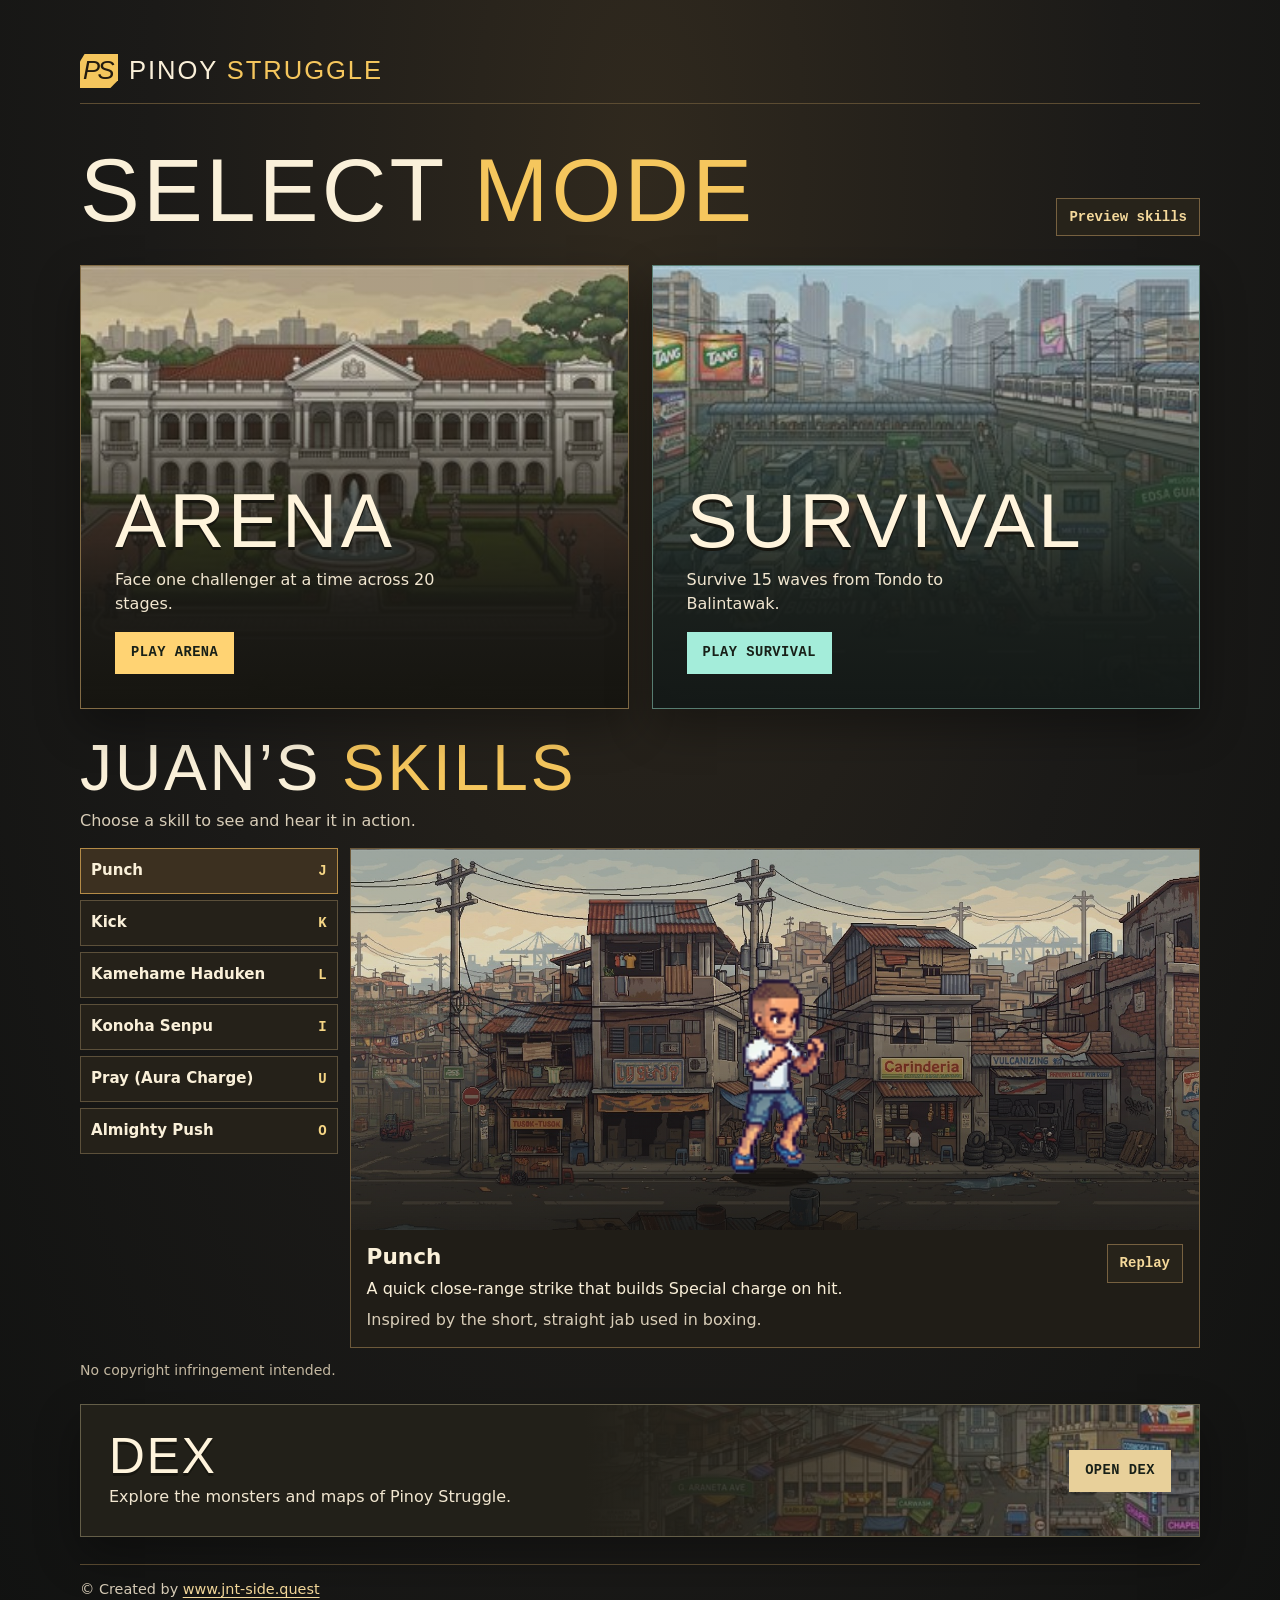
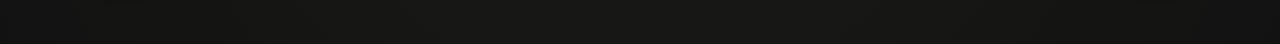
==== commit f063076f: "Add Balintawak, Almighty Push, and skill previews" ====
--- a/index.html
+++ b/index.html
@@ -7,6 +7,9 @@
   <meta name="description" content="Play Arena or Survival as Juan, or browse monsters and maps in the Pinoy Struggle Dex.">
   <title>Pinoy Struggle · Select Mode</title>
   <link rel="stylesheet" href="mode-select.css">
+  <!-- JT-2026/11/24 - load the shared ultimate animation and the skill preview -->
+  <script src="almighty-push.js" defer></script>
+  <script src="skill-preview.js" defer></script>
 </head>
 <body class="mode-home">
   <!-- JT-2026/11/23 - make mode selection the homepage and keep the arcade in arena.html -->
@@ -15,13 +18,20 @@
       <span class="mode-mark" aria-hidden="true">PS</span>
       <span>Pinoy <strong>Struggle</strong></span>
     </div>
-    <h1 id="mode-heading">Select <strong>Mode</strong></h1>
+    <!-- <h1 id="mode-heading">Select <strong>Mode</strong></h1> -->
+    <!-- JT-2026/11/24 - make the skill preview easy to reach from mode select -->
+    <div class="mode-heading-row">
+      <h1 id="mode-heading">Select <strong>Mode</strong></h1>
+      <a class="skill-jump" href="#skills">Preview skills</a>
+    </div>
     <nav class="mode-grid" aria-labelledby="mode-heading">
       <a class="mode-card arena-card" href="./arena.html">
         <img src="assets/arcade/previews/malacaniang_0.jpg" width="480" height="270" alt="">
         <div class="mode-card-copy">
           <h2>Arena</h2>
-          <p>Face one challenger at a time across 18 stages.</p>
+          <!-- <p>Face one challenger at a time across 18 stages.</p> -->
+          <!-- JT-2026/11/24 - advertise the twenty-stage arena campaign -->
+          <p>Face one challenger at a time across 20 stages.</p>
           <span class="mode-action">Play Arena</span>
         </div>
       </a>
@@ -29,11 +39,14 @@
         <img src="assets/arcade/previews/edsa_0.jpg" width="480" height="270" alt="">
         <div class="mode-card-copy">
           <h2>Survival</h2>
-          <p>Survive 12 waves across Tondo, EDSA, Bahay, and G. Araneta.</p>
+          <!-- <p>Survive 12 waves across Tondo, EDSA, Bahay, and G. Araneta.</p> -->
+          <!-- JT-2026/11/24 - show the expanded survival run from tondo to balintawak -->
+          <p>Survive 15 waves from Tondo to Balintawak.</p>
           <span class="mode-action">Play Survival</span>
         </div>
       </a>
       <!-- JT-2026/11/23 - open the monster and map guide from mode select -->
+      <!--
       <a class="mode-card dex-card" href="./dex.html">
         <img src="assets/arcade/previews/g_araneta_0.jpg" width="480" height="270" alt="">
         <div class="mode-card-copy">
@@ -42,7 +55,55 @@
         </div>
         <span class="mode-action">Open Dex</span>
       </a>
+      -->
     </nav>
+
+    <!-- JT-2026/11/24 - preview juan's moves with their animation, sound, and inspiration -->
+    <section id="skills" class="skill-preview" aria-labelledby="skills-heading">
+      <h2 id="skills-heading">Juan’s <strong>Skills</strong></h2>
+      <p class="skill-intro">Choose a skill to see and hear it in action.</p>
+      <div class="skill-showcase">
+        <div class="skill-options" role="group" aria-label="Choose a skill">
+          <button type="button" data-skill="punch" aria-pressed="true" disabled><span>Punch</span><kbd>J</kbd></button>
+          <button type="button" data-skill="kick" aria-pressed="false" disabled><span>Kick</span><kbd>K</kbd></button>
+          <button type="button" data-skill="haduken" aria-pressed="false" disabled><span>Kamehame Haduken</span><kbd>L</kbd></button>
+          <button type="button" data-skill="senpu" aria-pressed="false" disabled><span>Konoha Senpu</span><kbd>I</kbd></button>
+          <button type="button" data-skill="pray" aria-pressed="false" disabled><span>Pray (Aura Charge)</span><kbd>U</kbd></button>
+          <button type="button" data-skill="almightyPush" aria-pressed="false" disabled><span>Almighty Push</span><kbd>O</kbd></button>
+        </div>
+        <div class="skill-display">
+          <div class="skill-stage">
+            <canvas id="skill-canvas" width="800" height="360" role="img" aria-label="Juan’s skill animation"></canvas>
+            <p id="skill-preview-status" class="skill-preview-status" role="status" hidden></p>
+          </div>
+          <div class="skill-details">
+            <div aria-live="polite">
+              <h3 id="skill-name">Punch</h3>
+              <p id="skill-description"></p>
+              <p class="skill-inspiration" id="skill-inspiration"></p>
+            </div>
+            <button type="button" id="skill-replay" disabled>Replay</button>
+          </div>
+        </div>
+      </div>
+      <noscript><p>Enable JavaScript to play the skill previews.</p></noscript>
+      <p class="skill-credit">No copyright infringement intended.</p>
+    </section>
+
+    <!-- JT-2026/11/24 - place the dex after the skills so the preview follows the game modes -->
+    <a class="mode-card dex-card" href="./dex.html">
+      <img src="assets/arcade/previews/g_araneta_0.jpg" width="480" height="270" alt="">
+      <div class="mode-card-copy">
+        <h2>Dex</h2>
+        <p>Explore the monsters and maps of Pinoy Struggle.</p>
+      </div>
+      <span class="mode-action">Open Dex</span>
+    </a>
+
+    <!-- JT-2026/11/24 - credit the creator at the bottom of the landing page -->
+    <footer class="mode-footer">
+      <p>&copy; Created by <a href="https://www.jnt-side.quest">www.jnt-side.quest</a></p>
+    </footer>
   </main>
 </body>
 </html>
--- a/mode-select.css
+++ b/mode-select.css
@@ -129,7 +129,9 @@
 
 /* JT-2026/11/23 - give the dex a compact browsing card below the game modes */
 .dex-card {
-  grid-column: 1 / -1;
+  /* grid-column: 1 / -1; */
+  /* JT-2026/11/24 - space the dex below the skill preview */
+  margin-top: 24px;
   grid-template-columns: minmax(0, 1fr) auto;
   align-items: center;
   gap: 14px;
@@ -148,3 +150,80 @@
   .dex-card { grid-template-columns: minmax(0, 1fr); justify-items: start; }
   .dex-card img { width: 68%; }
 }
+
+/* JT-2026/11/24 - add a shortcut beside the mode selection heading */
+.mode-heading-row { display: flex; align-items: baseline; justify-content: space-between; flex-wrap: wrap; gap: 0 20px; }
+.skill-jump, #skill-replay {
+  padding: 9px 12px;
+  border: 1px solid #776140;
+  background: #27231a;
+  color: #f5d99b;
+  font: 700 .875rem/1.3 var(--mode-mono);
+  text-decoration: none;
+}
+.skill-jump { margin: 0 0 16px; }
+
+/* JT-2026/11/24 - pair the move selector with a tondo preview stage */
+.skill-preview { margin-top: clamp(16px, 2.4vw, 28px); scroll-margin-top: 18px; }
+.skill-preview h2 {
+  margin: 0;
+  font: 400 clamp(2.25rem, 5vw, 4rem)/.98 var(--mode-display);
+  letter-spacing: .045em;
+  text-transform: uppercase;
+}
+.skill-preview h2 strong { color: var(--mode-gold); font-weight: inherit; }
+.skill-intro { margin: 9px 0 16px; color: #d8cdb8; }
+.skill-showcase { display: grid; grid-template-columns: minmax(170px, 23%) minmax(0, 1fr); gap: 12px; align-items: start; }
+.skill-options { display: grid; gap: 6px; }
+.skill-options button, #skill-replay { cursor: pointer; }
+.skill-options button {
+  display: flex;
+  align-items: center;
+  justify-content: space-between;
+  gap: 6px;
+  min-height: 46px;
+  padding: 8px 10px;
+  border: 1px solid #5c503a;
+  background: #252119;
+  color: #faf0d9;
+  text-align: start;
+  font: 700 .94rem/1.3 system-ui, sans-serif;
+}
+.skill-options button[aria-pressed="true"] { border-color: #b48b47; background: #3c3020; }
+.skill-options button:not(:disabled):hover, .skill-jump:hover, #skill-replay:not(:disabled):hover { border-color: var(--mode-gold); }
+.skill-options button:disabled, #skill-replay:disabled { opacity: .6; cursor: default; }
+.skill-options button:focus-visible, .skill-jump:focus-visible, #skill-replay:focus-visible, .mode-footer a:focus-visible {
+  outline: 2px solid var(--mode-gold);
+  outline-offset: 3px;
+}
+.skill-options kbd { color: #f6d685; font: 700 .875rem/1 var(--mode-mono); }
+.skill-display { min-width: 0; border: 1px solid #6d593a; background: #201d17; }
+.skill-stage {
+  position: relative;
+  background: linear-gradient(0deg, #141410b8, #201b1425 65%), #29251c url("assets/arcade/tondo_0.jpg") center 66% / cover;
+}
+.skill-stage canvas { display: block; width: 100%; height: auto; }
+.skill-preview-status { position: absolute; inset: 38% 0 auto; margin: 0; text-align: center; color: #fff1cf; }
+.skill-details { display: grid; grid-template-columns: minmax(0, 1fr) auto; align-items: start; gap: 12px; padding: 14px 16px 16px; }
+.skill-details h3 { margin: 0; font: 700 clamp(1.1rem, 2.5vw, 1.35rem)/1.2 system-ui, sans-serif; }
+.skill-details p { margin: 7px 0 0; }
+.skill-details p:empty { display: none; }
+.skill-inspiration { color: #d8cdb8; }
+.skill-credit { margin: 12px 0 0; color: #c5b9a2; font-size: .875rem; }
+
+/* JT-2026/11/24 - style the creator credit as a quiet footer link */
+.mode-footer { margin-top: 27px; padding-top: 14px; border-top: 1px solid #5c4c32; color: #d8cdb8; font-size: .9rem; }
+.mode-footer p { margin: 0; }
+.mode-footer a { color: #f5d99b; text-underline-offset: 3px; }
+
+@media (max-width: 680px) {
+  .skill-showcase { grid-template-columns: minmax(0, 1fr); }
+  .skill-options { grid-template-columns: repeat(2, minmax(0, 1fr)); }
+  .skill-options button { font-size: .875rem; }
+  .skill-details { padding-inline: 11px; }
+}
+
+@media (max-width: 480px) {
+  .skill-details { grid-template-columns: minmax(0, 1fr); }
+  #skill-replay { justify-self: start; }
+}
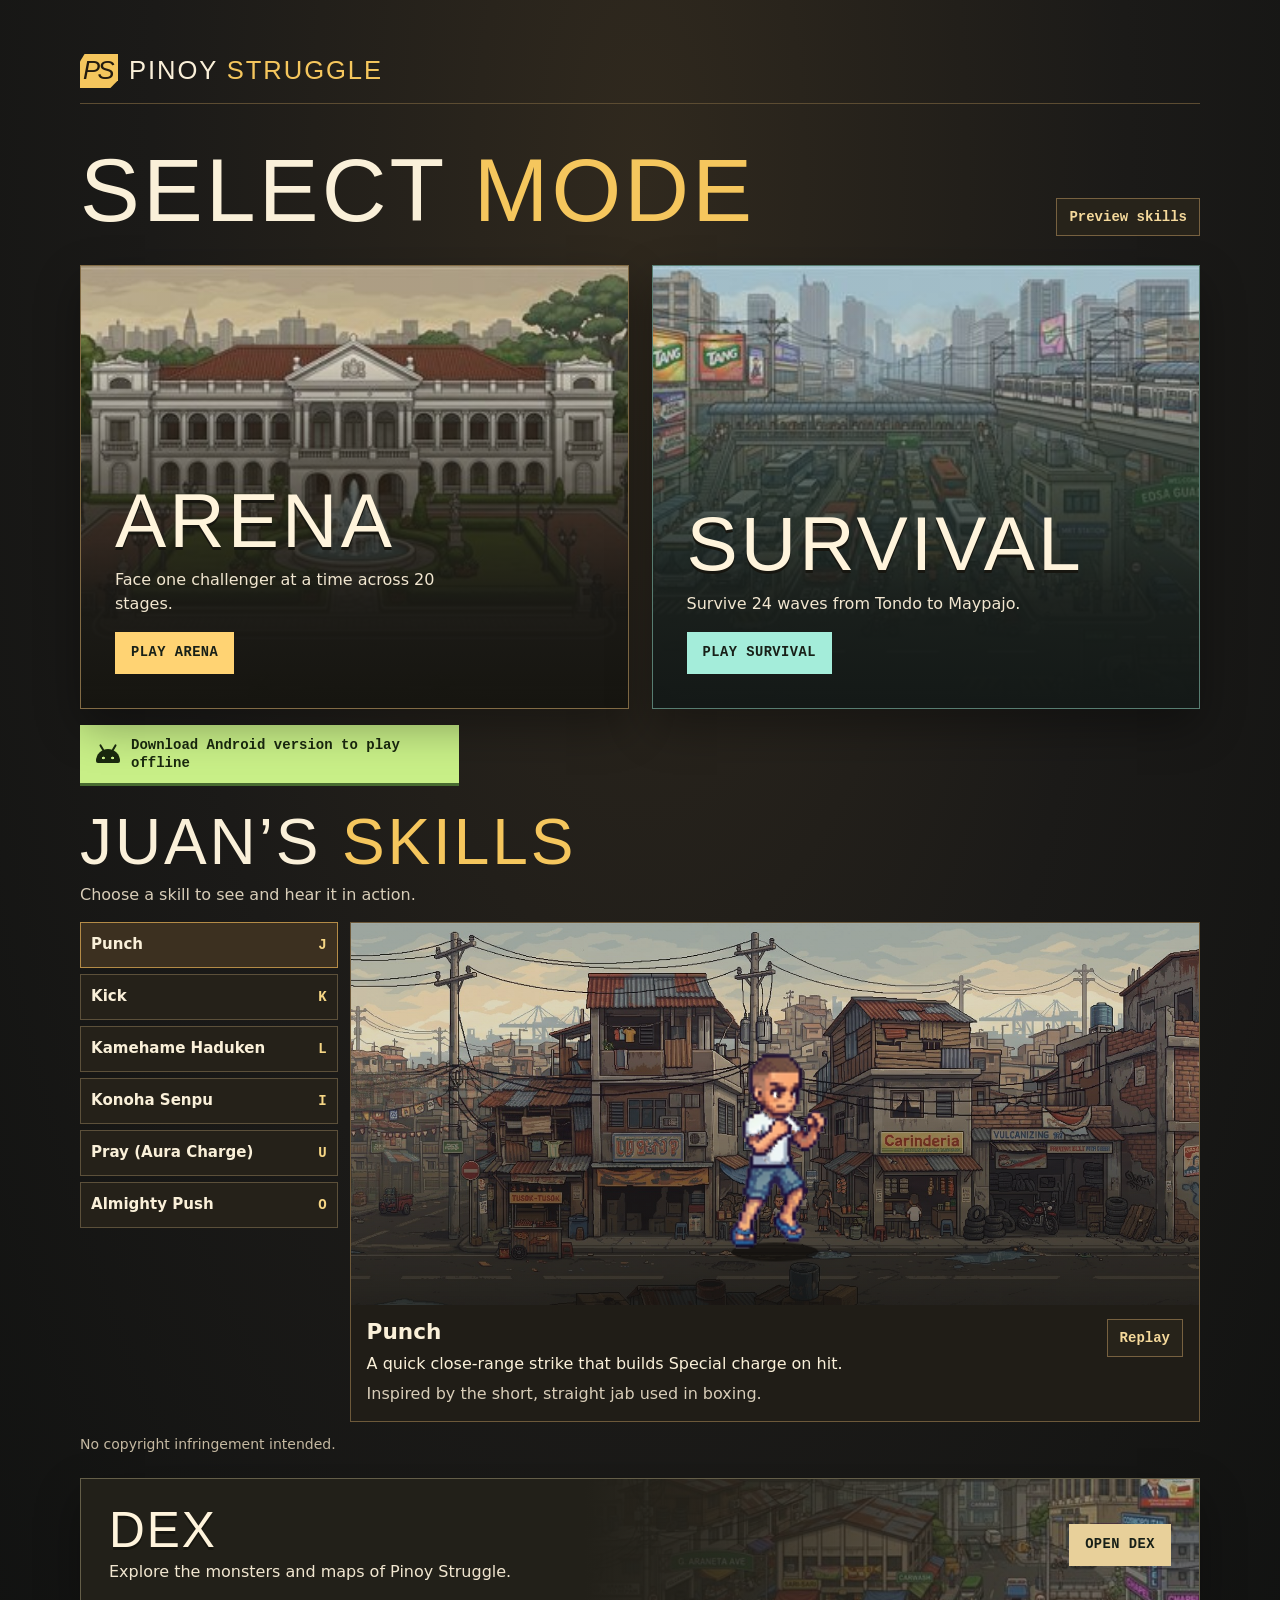
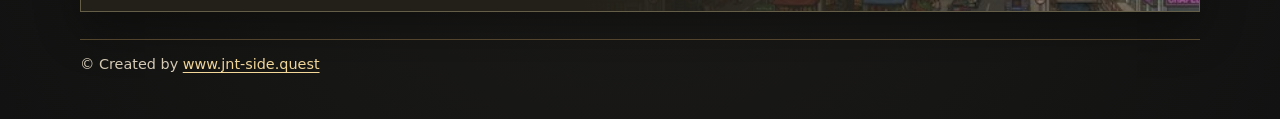
==== commit 66574739: "Expand Survival to eight levels and add Android download" ====
--- a/index.html
+++ b/index.html
@@ -6,6 +6,8 @@
   <meta name="theme-color" content="#171613">
   <meta name="description" content="Play Arena or Survival as Juan, or browse monsters and maps in the Pinoy Struggle Dex.">
   <title>Pinoy Struggle · Select Mode</title>
+  <!-- JT-2026/11/24 - use the pinoy struggle icon in the browser tab -->
+  <link rel="icon" type="image/png" sizes="48x48" href="assets/ps-favicon.png">
   <link rel="stylesheet" href="mode-select.css">
   <!-- JT-2026/11/24 - load the shared ultimate animation and the skill preview -->
   <script src="almighty-push.js" defer></script>
@@ -41,7 +43,9 @@
           <h2>Survival</h2>
           <!-- <p>Survive 12 waves across Tondo, EDSA, Bahay, and G. Araneta.</p> -->
           <!-- JT-2026/11/24 - show the expanded survival run from tondo to balintawak -->
-          <p>Survive 15 waves from Tondo to Balintawak.</p>
+          <!-- <p>Survive 15 waves from Tondo to Balintawak.</p> -->
+          <!-- JT-2026/11/24 - show the expanded survival run through maypajo -->
+          <p>Survive 24 waves from Tondo to Maypajo.</p>
           <span class="mode-action">Play Survival</span>
         </div>
       </a>
@@ -57,6 +61,12 @@
       </a>
       -->
     </nav>
+
+    <!-- JT-2026/11/24 - show the offline android download with its platform icon -->
+    <a class="android-download" href="https://drive.google.com/file/d/1N3V1lK5RB80I8OaprccdGKsFGSWqX6mv/view?usp=sharing">
+      <span class="android-download-icon" aria-hidden="true"></span>
+      <span>Download Android version to play offline</span>
+    </a>
 
     <!-- JT-2026/11/24 - preview juan's moves with their animation, sound, and inspiration -->
     <section id="skills" class="skill-preview" aria-labelledby="skills-heading">
--- a/mode-select.css
+++ b/mode-select.css
@@ -227,3 +227,45 @@
   .skill-details { grid-template-columns: minmax(0, 1fr); }
   #skill-replay { justify-self: start; }
 }
+
+/* JT-2026/11/24 - highlight the offline android download and draw its robot icon */
+.android-download {
+  --android-download-bg: #c8ef87;
+  display: inline-flex;
+  align-items: center;
+  gap: 11px;
+  max-width: 100%;
+  min-height: 48px;
+  margin-top: 16px;
+  padding: 10px 15px;
+  border: 1px solid var(--android-download-bg);
+  background: var(--android-download-bg);
+  color: #19280e;
+  box-shadow: 0 3px 0 #486b31;
+  font: 800 .875rem/1.3 var(--mode-mono);
+  text-decoration: none;
+}
+.android-download:hover { --android-download-bg: #dcffa3; }
+.android-download:focus-visible { outline: 2px solid var(--android-download-bg); outline-offset: 3px; }
+.android-download-icon {
+  position: relative;
+  flex: 0 0 24px;
+  height: 14px;
+  margin-top: 5px;
+  border-radius: 12px 12px 2px 2px;
+  background:
+    radial-gradient(circle at 31% 64%, var(--android-download-bg) 1.1px, transparent 1.6px),
+    radial-gradient(circle at 69% 64%, var(--android-download-bg) 1.1px, transparent 1.6px),
+    currentColor;
+}
+.android-download-icon::before, .android-download-icon::after {
+  content: "";
+  position: absolute;
+  top: -5px;
+  width: 2px;
+  height: 8px;
+  border-radius: 2px;
+  background: currentColor;
+}
+.android-download-icon::before { left: 5px; transform: rotate(-30deg); }
+.android-download-icon::after { right: 5px; transform: rotate(30deg); }
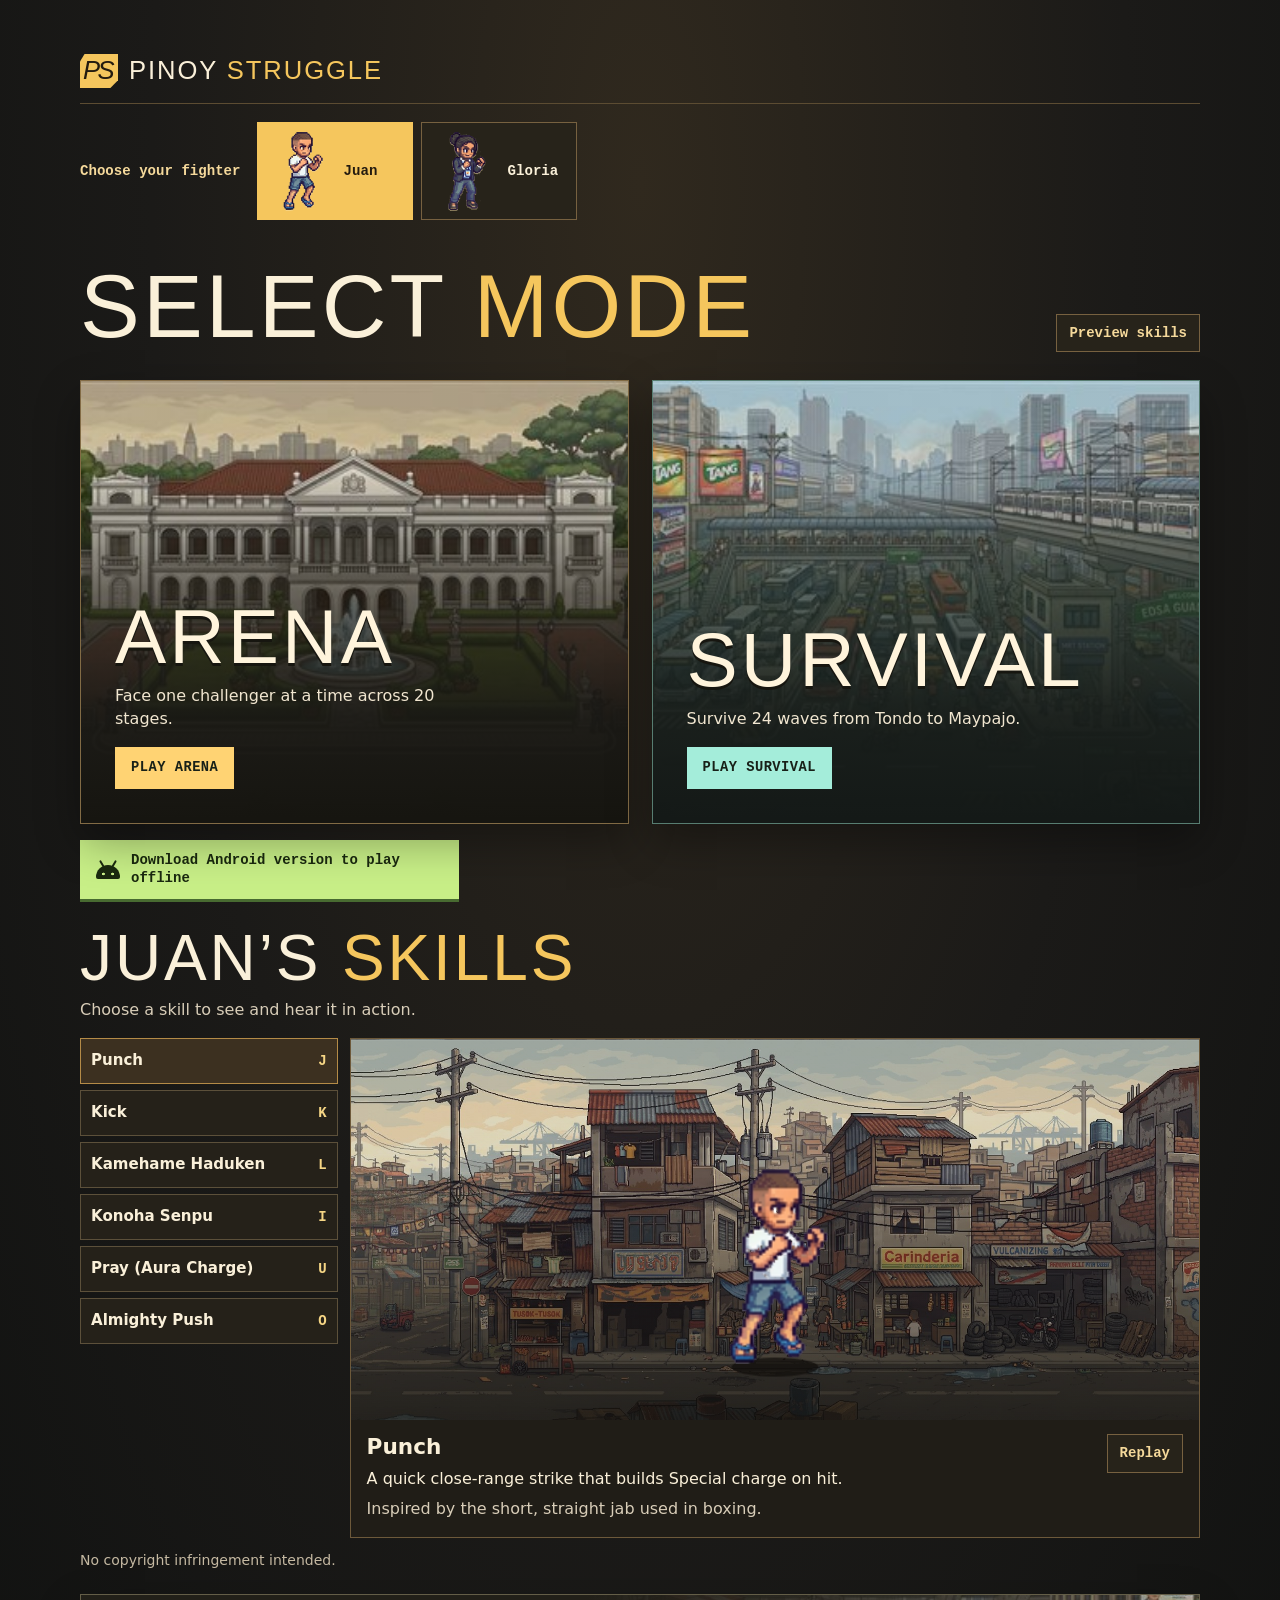
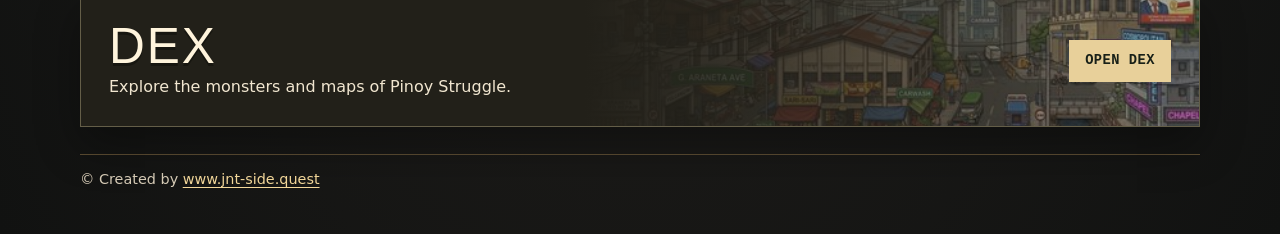
==== commit ac3aafb9: "Add Gloria as a playable fighter with Spirit Bomb and fighter select" ====
--- a/index.html
+++ b/index.html
@@ -4,13 +4,17 @@
   <meta charset="utf-8">
   <meta name="viewport" content="width=device-width, initial-scale=1">
   <meta name="theme-color" content="#171613">
-  <meta name="description" content="Play Arena or Survival as Juan, or browse monsters and maps in the Pinoy Struggle Dex.">
+  <!--<meta name="description" content="Play Arena or Survival as Juan, or browse monsters and maps in the Pinoy Struggle Dex.">-->
+  <!-- JT-2026/11/25 - introduce the two playable fighters -->
+  <meta name="description" content="Choose Juan or Gloria for Arena or Survival, or explore monsters and maps in the Pinoy Struggle Dex.">
   <title>Pinoy Struggle · Select Mode</title>
   <!-- JT-2026/11/24 - use the pinoy struggle icon in the browser tab -->
   <link rel="icon" type="image/png" sizes="48x48" href="assets/ps-favicon.png">
   <link rel="stylesheet" href="mode-select.css">
   <!-- JT-2026/11/24 - load the shared ultimate animation and the skill preview -->
   <script src="almighty-push.js" defer></script>
+  <!-- JT-2026/11/25 - load the fighter roster before the skill previews -->
+  <script src="playable-fighters.js" defer></script>
   <script src="skill-preview.js" defer></script>
 </head>
 <body class="mode-home">
@@ -20,6 +24,21 @@
       <span class="mode-mark" aria-hidden="true">PS</span>
       <span>Pinoy <strong>Struggle</strong></span>
     </div>
+    <!-- JT-2026/11/25 - choose the fighter by name and in-game appearance -->
+    <section class="fighter-select" aria-labelledby="fighter-heading">
+      <h2 id="fighter-heading">Choose your fighter</h2>
+      <div class="fighter-options" role="group" aria-labelledby="fighter-heading">
+        <button type="button" data-fighter="juan" aria-pressed="true">
+          <img src="assets/arcade/previews/hero_0.png" alt="" width="128" height="160">
+          <span>Juan</span>
+        </button>
+        <button type="button" data-fighter="gloria" aria-pressed="false">
+          <img src="assets/arcade/previews/hero_girl_0.png" alt="" width="128" height="160">
+          <span>Gloria</span>
+        </button>
+      </div>
+    </section>
+
     <!-- <h1 id="mode-heading">Select <strong>Mode</strong></h1> -->
     <!-- JT-2026/11/24 - make the skill preview easy to reach from mode select -->
     <div class="mode-heading-row">
@@ -70,7 +89,9 @@
 
     <!-- JT-2026/11/24 - preview juan's moves with their animation, sound, and inspiration -->
     <section id="skills" class="skill-preview" aria-labelledby="skills-heading">
-      <h2 id="skills-heading">Juan’s <strong>Skills</strong></h2>
+      <!-- <h2 id="skills-heading">Juan’s <strong>Skills</strong></h2> -->
+      <!-- JT-2026/11/25 - name the selected fighter in the skill preview -->
+      <h2 id="skills-heading"><span id="skills-fighter">Juan’s</span> <strong>Skills</strong></h2>
       <p class="skill-intro">Choose a skill to see and hear it in action.</p>
       <div class="skill-showcase">
         <div class="skill-options" role="group" aria-label="Choose a skill">
--- a/mode-select.css
+++ b/mode-select.css
@@ -269,3 +269,47 @@
 }
 .android-download-icon::before { left: 5px; transform: rotate(-30deg); }
 .android-download-icon::after { right: 5px; transform: rotate(30deg); }
+
+/* JT-2026/11/25 - show full-body portraits and highlight the selected fighter */
+.fighter-select {
+  display: flex;
+  flex-wrap: wrap;
+  align-items: center;
+  gap: 10px 16px;
+  margin-top: 18px;
+}
+.fighter-select h2 {
+  margin: 0;
+  color: #f5d99b;
+  font: 700 .88rem/1.3 var(--mode-mono);
+}
+.fighter-options {
+  display: grid;
+  grid-template-columns: repeat(2, minmax(0, 1fr));
+  gap: 8px;
+  width: min(100%, 320px);
+}
+.fighter-options button {
+  display: grid;
+  grid-template-columns: minmax(0, 70px) auto;
+  align-items: center;
+  gap: 6px;
+  min-width: 0;
+  min-height: 92px;
+  padding: 4px 10px;
+  border: 1px solid #776140;
+  background: #27231a;
+  color: #faf0d9;
+  cursor: pointer;
+  font: 800 .88rem/1.3 var(--mode-mono);
+  text-align: start;
+}
+.fighter-options img {
+  display: block;
+  width: 100%;
+  height: auto;
+  filter: drop-shadow(0 1px 0 #f8e1a67d);
+}
+.fighter-options button[aria-pressed="true"] { background: var(--mode-gold); border-color: var(--mode-gold); color: #241b0f; }
+.fighter-options button:hover { border-color: var(--mode-gold); }
+.fighter-options button:focus-visible { outline: 2px solid var(--mode-gold); outline-offset: 3px; }
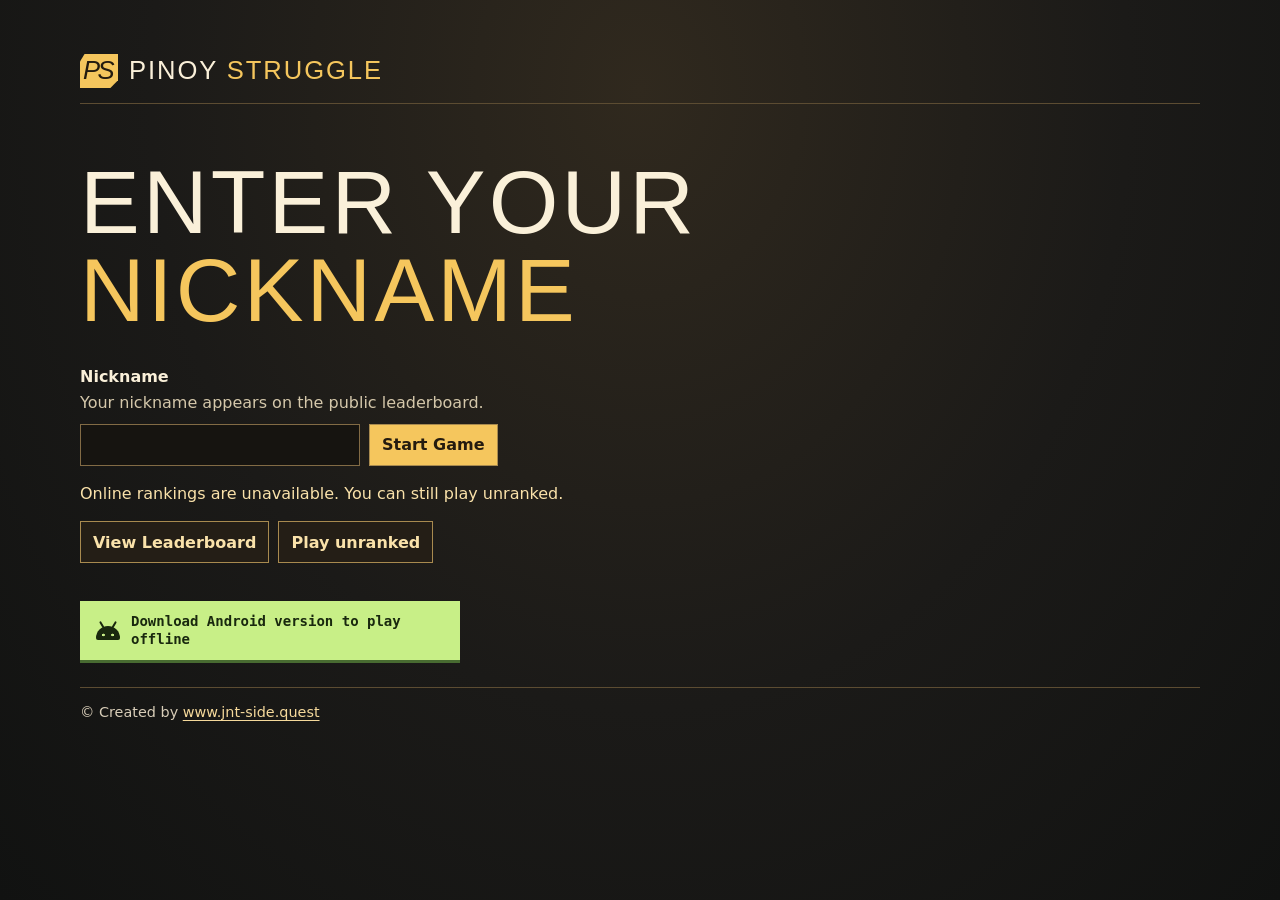
==== commit f40f6f29: "Add web nickname entry and Neon leaderboards" ====
--- a/index.html
+++ b/index.html
@@ -16,14 +16,40 @@
   <!-- JT-2026/11/25 - load the fighter roster before the skill previews -->
   <script src="playable-fighters.js" defer></script>
   <script src="skill-preview.js" defer></script>
+  <!-- JT-2026/11/26 - load the web player entry and public leaderboard -->
+  <link rel="stylesheet" href="leaderboard.css">
+  <script src="leaderboard.js" defer></script>
 </head>
-<body class="mode-home">
+<!-- <body class="mode-home"> -->
+<!-- JT-2026/11/26 - put player entry before the web mode selection -->
+<body class="mode-home" data-rank-home="locked">
   <!-- JT-2026/11/23 - make mode selection the homepage and keep the arcade in arena.html -->
   <main class="mode-shell">
     <div class="mode-brand">
       <span class="mode-mark" aria-hidden="true">PS</span>
       <span>Pinoy <strong>Struggle</strong></span>
     </div>
+    <!-- JT-2026/11/26 - ask for a public nickname before ranked play -->
+    <section id="player-entry" class="rank-entry" aria-labelledby="entry-heading">
+      <h1 id="entry-heading">Enter your <strong>nickname</strong></h1>
+      <form id="nickname-form">
+        <label for="nickname">Nickname</label>
+        <p id="nickname-hint">Your nickname appears on the public leaderboard.</p>
+        <div class="rank-actions">
+          <input id="nickname" name="nickname" aria-describedby="nickname-hint" autocomplete="nickname" minlength="2" maxlength="20" required>
+          <button class="rank-button" type="submit">Start Game</button>
+        </div>
+      </form>
+      <div class="rank-actions" id="player-welcome" hidden>
+        <strong id="player-nickname"></strong>
+        <button class="rank-button rank-secondary" id="edit-nickname" type="button">Change nickname</button>
+      </div>
+      <p id="nickname-status" class="rank-status" role="status"></p>
+      <div class="rank-actions">
+        <a class="rank-button rank-secondary" href="#leaderboard">View Leaderboard</a>
+        <button class="rank-button rank-secondary" id="play-unranked" type="button" hidden>Play unranked</button>
+      </div>
+    </section>
     <!-- JT-2026/11/25 - choose the fighter by name and in-game appearance -->
     <section class="fighter-select" aria-labelledby="fighter-heading">
       <h2 id="fighter-heading">Choose your fighter</h2>
@@ -42,7 +68,9 @@
     <!-- <h1 id="mode-heading">Select <strong>Mode</strong></h1> -->
     <!-- JT-2026/11/24 - make the skill preview easy to reach from mode select -->
     <div class="mode-heading-row">
-      <h1 id="mode-heading">Select <strong>Mode</strong></h1>
+      <!-- <h1 id="mode-heading">Select <strong>Mode</strong></h1> -->
+      <!-- JT-2026/11/26 - focus mode selection after saving the player nickname -->
+      <h1 id="mode-heading" tabindex="-1">Select <strong>Mode</strong></h1>
       <a class="skill-jump" href="#skills">Preview skills</a>
     </div>
     <nav class="mode-grid" aria-labelledby="mode-heading">
@@ -131,6 +159,24 @@
       <span class="mode-action">Open Dex</span>
     </a>
 
+    <!-- JT-2026/11/26 - show the top twenty and the players own rank by mode -->
+    <section id="leaderboard" class="rank-board" aria-labelledby="rank-heading" hidden>
+      <h2 id="rank-heading">Leaderboard</h2>
+      <div class="rank-actions" role="group" aria-label="Leaderboard mode">
+        <button class="rank-button" type="button" data-rank-mode="arena" aria-pressed="true">Arena</button>
+        <button class="rank-button" type="button" data-rank-mode="survival" aria-pressed="false">Survival</button>
+      </div>
+      <p id="rank-status" class="rank-status" role="status"></p>
+      <p id="rank-personal-best" class="rank-best" hidden></p>
+      <div class="rank-table-scroll">
+        <table id="rank-table" hidden>
+          <caption class="rank-caption">Top 20 by clears, then by active play time.</caption>
+          <thead><tr><th scope="col">Rank</th><th scope="col">Player</th><th scope="col">Fighter</th><th scope="col" id="rank-progress">Levels</th><th scope="col">Time</th></tr></thead>
+          <tbody id="rank-entries"></tbody>
+        </table>
+      </div>
+    </section>
+
     <!-- JT-2026/11/24 - credit the creator at the bottom of the landing page -->
     <footer class="mode-footer">
       <p>&copy; Created by <a href="https://www.jnt-side.quest">www.jnt-side.quest</a></p>
--- a/leaderboard.css
+++ b/leaderboard.css
@@ -0,0 +1,57 @@
+/* JT-2026/11/26 - match the web entry and leaderboard to the arcade menu */
+.mode-home[data-rank-home="locked"] :is(.fighter-select, .mode-heading-row, .mode-grid, #skills, .dex-card) {
+  display: none;
+}
+.rank-entry { padding: 12px 0 22px; }
+.rank-entry label { font-weight: 700; }
+#nickname-hint { margin: 3px 0 10px; color: #d4c7aa; }
+.rank-actions { display: flex; flex-wrap: wrap; align-items: center; gap: 9px; }
+.rank-actions[hidden] { display: none; }
+#nickname {
+  flex: 0 1 280px;
+  min-width: 0;
+  padding: 8px 11px;
+  border: 1px solid #826b45;
+  background: #161410;
+  color: #fff4dc;
+  font: inherit;
+}
+.rank-button, #nickname { min-height: 42px; }
+.rank-button {
+  display: inline-flex;
+  align-items: center;
+  justify-content: center;
+  padding: 7px 12px;
+  border: 1px solid #a88a4f;
+  background: #f5c65d;
+  color: #241b0f;
+  font: inherit;
+  font-weight: 700;
+  text-decoration: none;
+  cursor: pointer;
+}
+.rank-button[hidden] { display: none; }
+.rank-secondary, .rank-button[aria-pressed="false"] { background: #241e16; color: #fae2aa; }
+.rank-button:disabled { cursor: wait; opacity: .65; }
+.rank-button:focus-visible, #nickname:focus-visible { outline: 2px solid #ffe6a1; outline-offset: 3px; }
+.rank-status { color: #fae2aa; }
+.rank-status:empty { display: none; }
+.rank-entry > .rank-actions { margin-top: 10px; }
+
+/* JT-2026/11/26 - keep both ranking modes readable on narrow screens */
+.rank-board { margin-top: 26px; padding: 16px clamp(10px, 3vw, 28px); border: 1px solid #826b45; background: #1a1814; }
+.rank-board h2 { margin: 0 0 12px; color: #f5c65d; }
+.rank-table-scroll { overflow-x: auto; }
+.rank-board table { width: 100%; border-collapse: collapse; text-align: left; }
+.rank-caption { padding: 12px 0 7px; color: #d4c7aa; text-align: left; }
+.rank-board td, .rank-board th { padding: 7px 8px; border-bottom: 1px solid #55462e; }
+.rank-board td:last-child { white-space: nowrap; font-variant-numeric: tabular-nums; }
+.rank-best, .rank-you { color: #ffe3a0; }
+.rank-you { background: #352918; }
+
+/* JT-2026/11/26 - keep the web score status compact inside match panels */
+.rank-result { margin-top: 6px; color: #fae2aa; font: 600 .8rem/1.25 system-ui, sans-serif; }
+.rank-result p { margin: 0 0 4px; }
+.rank-result p:empty { display: none; }
+.rank-result a { color: inherit; }
+.rank-result button { min-height: 30px; margin-inline-end: 6px; }
